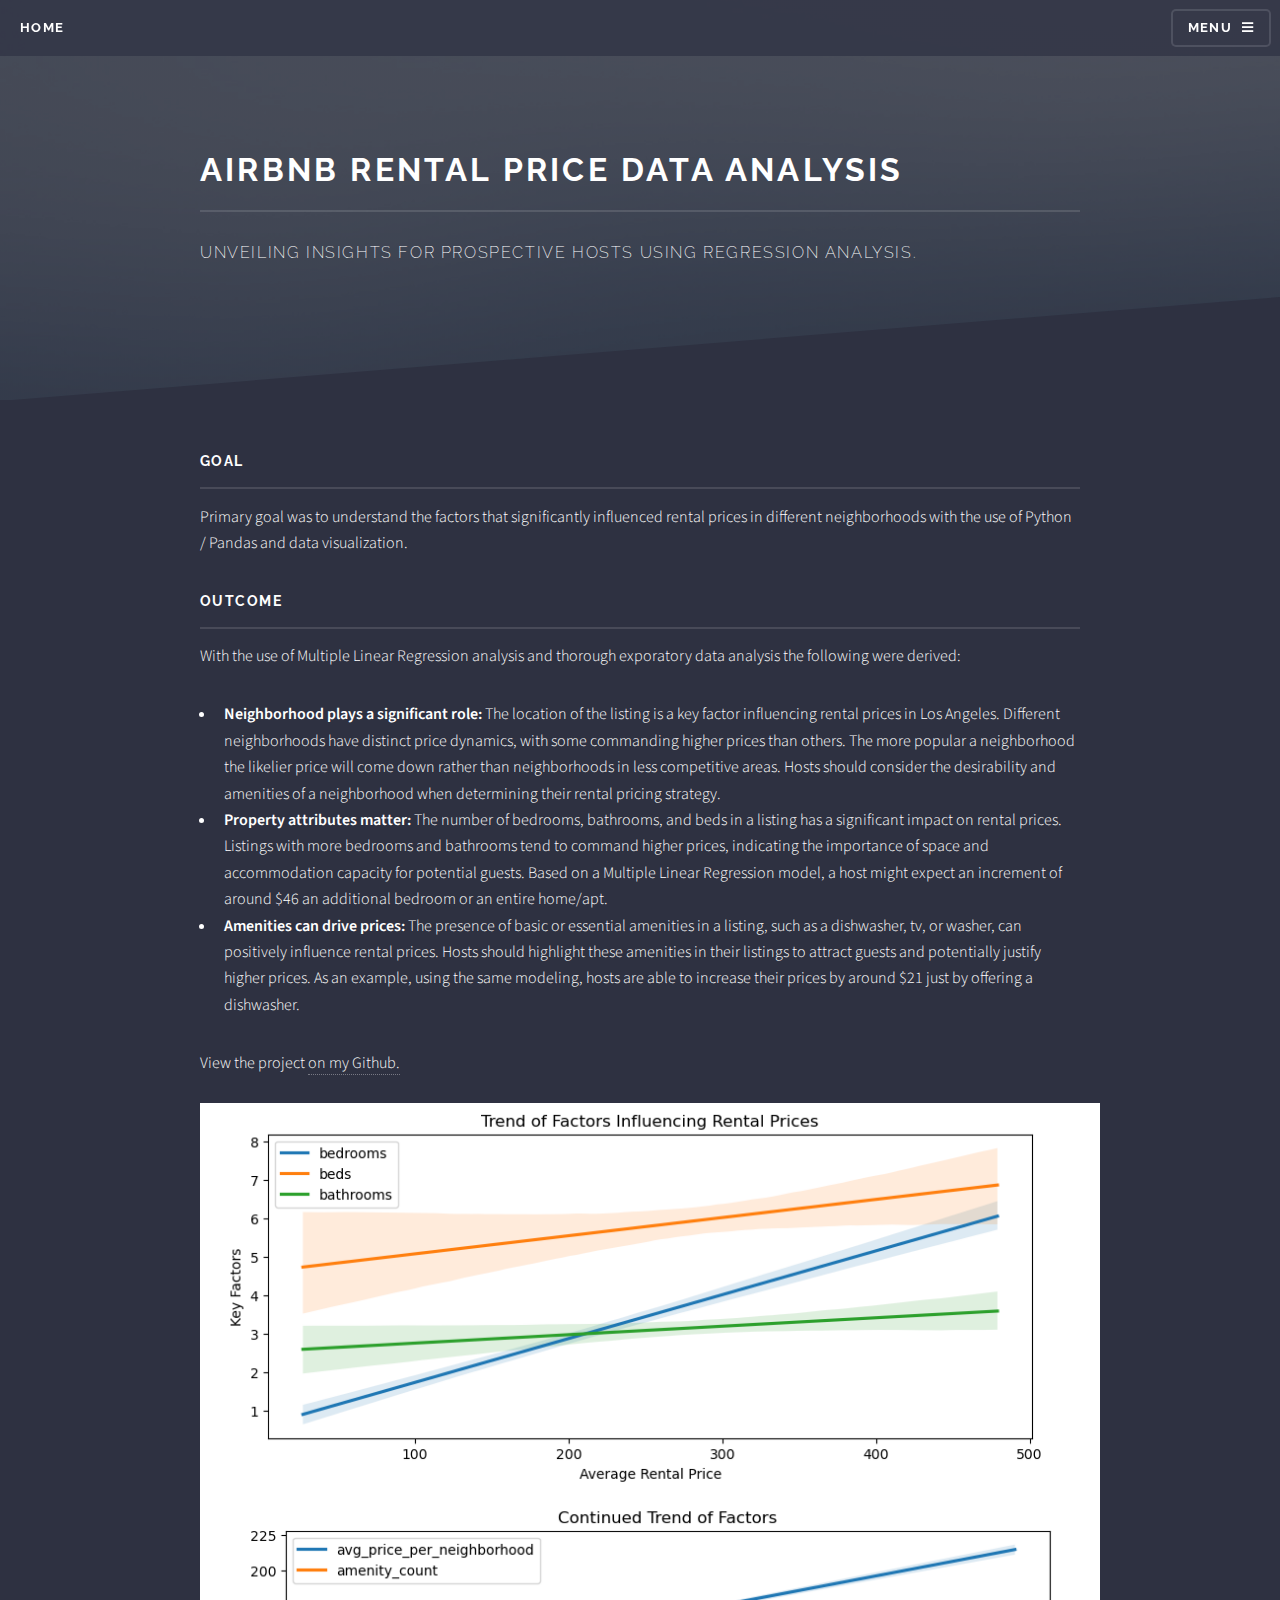
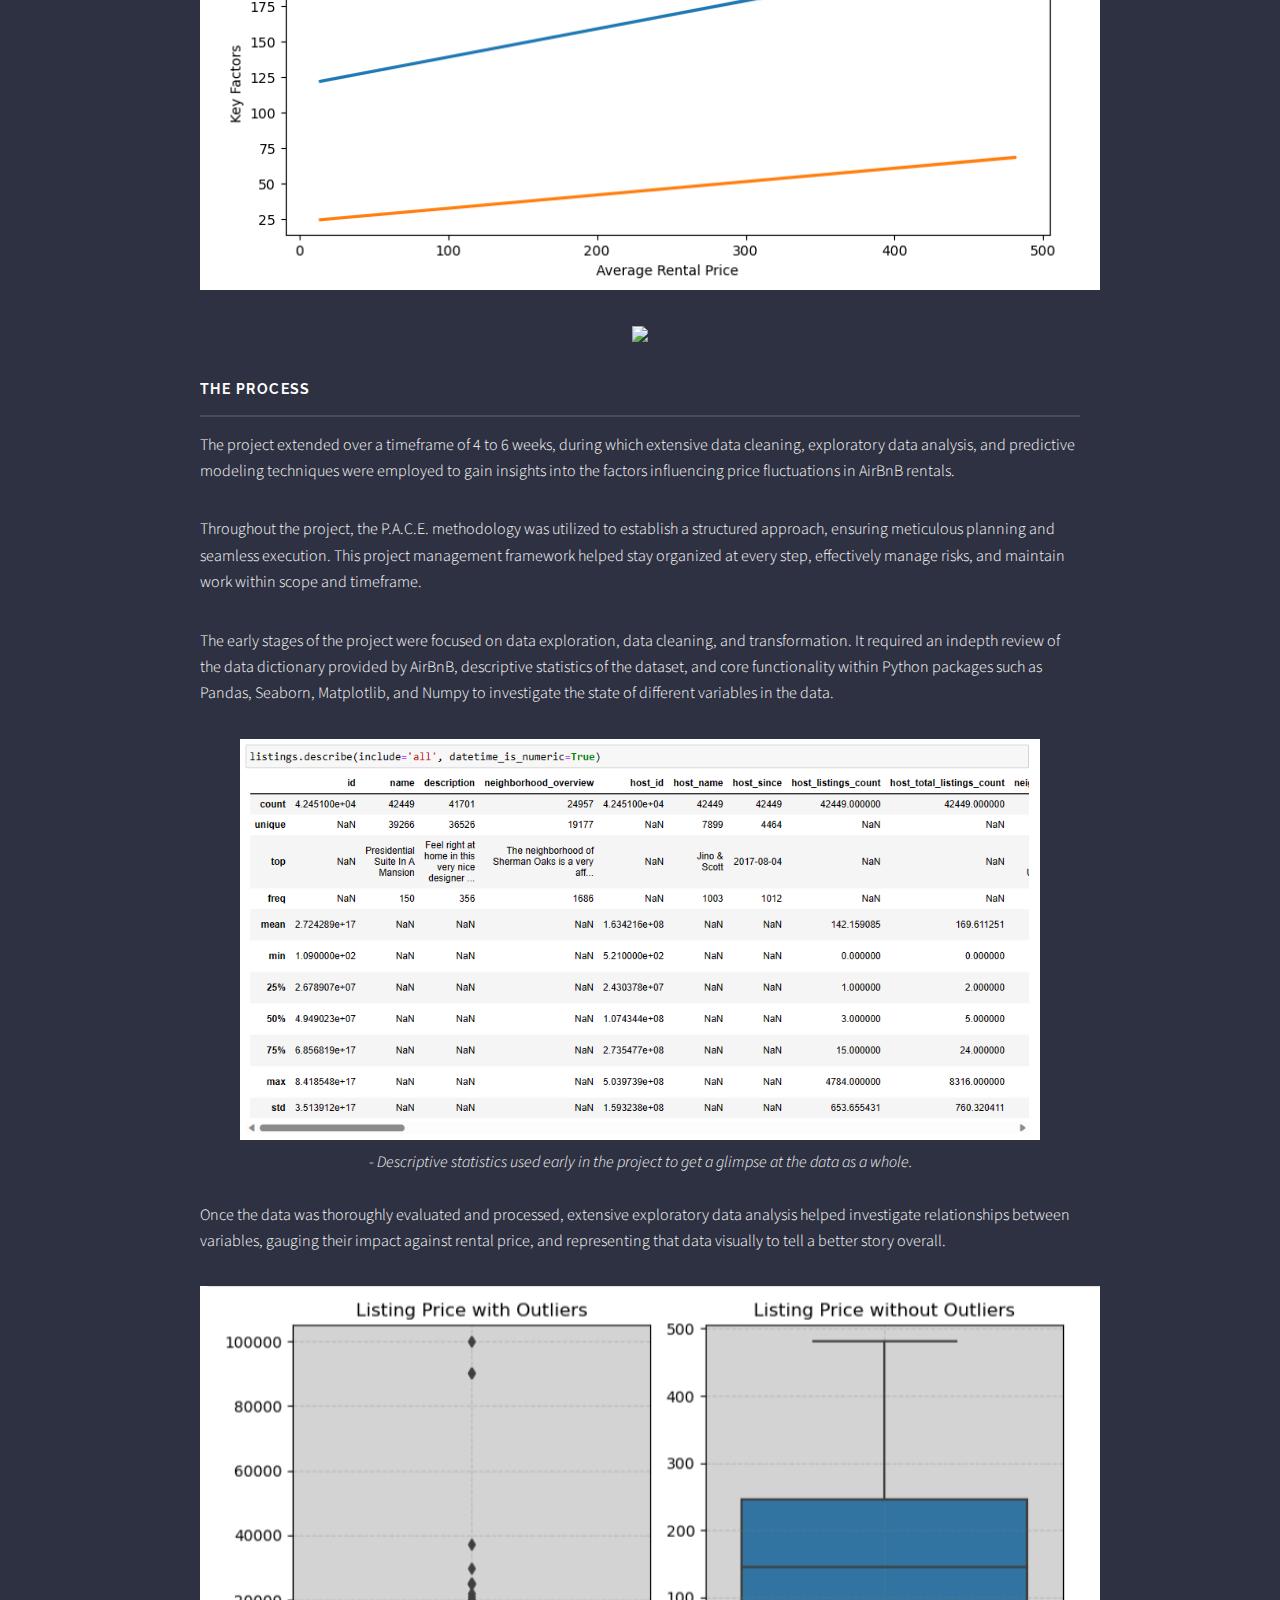
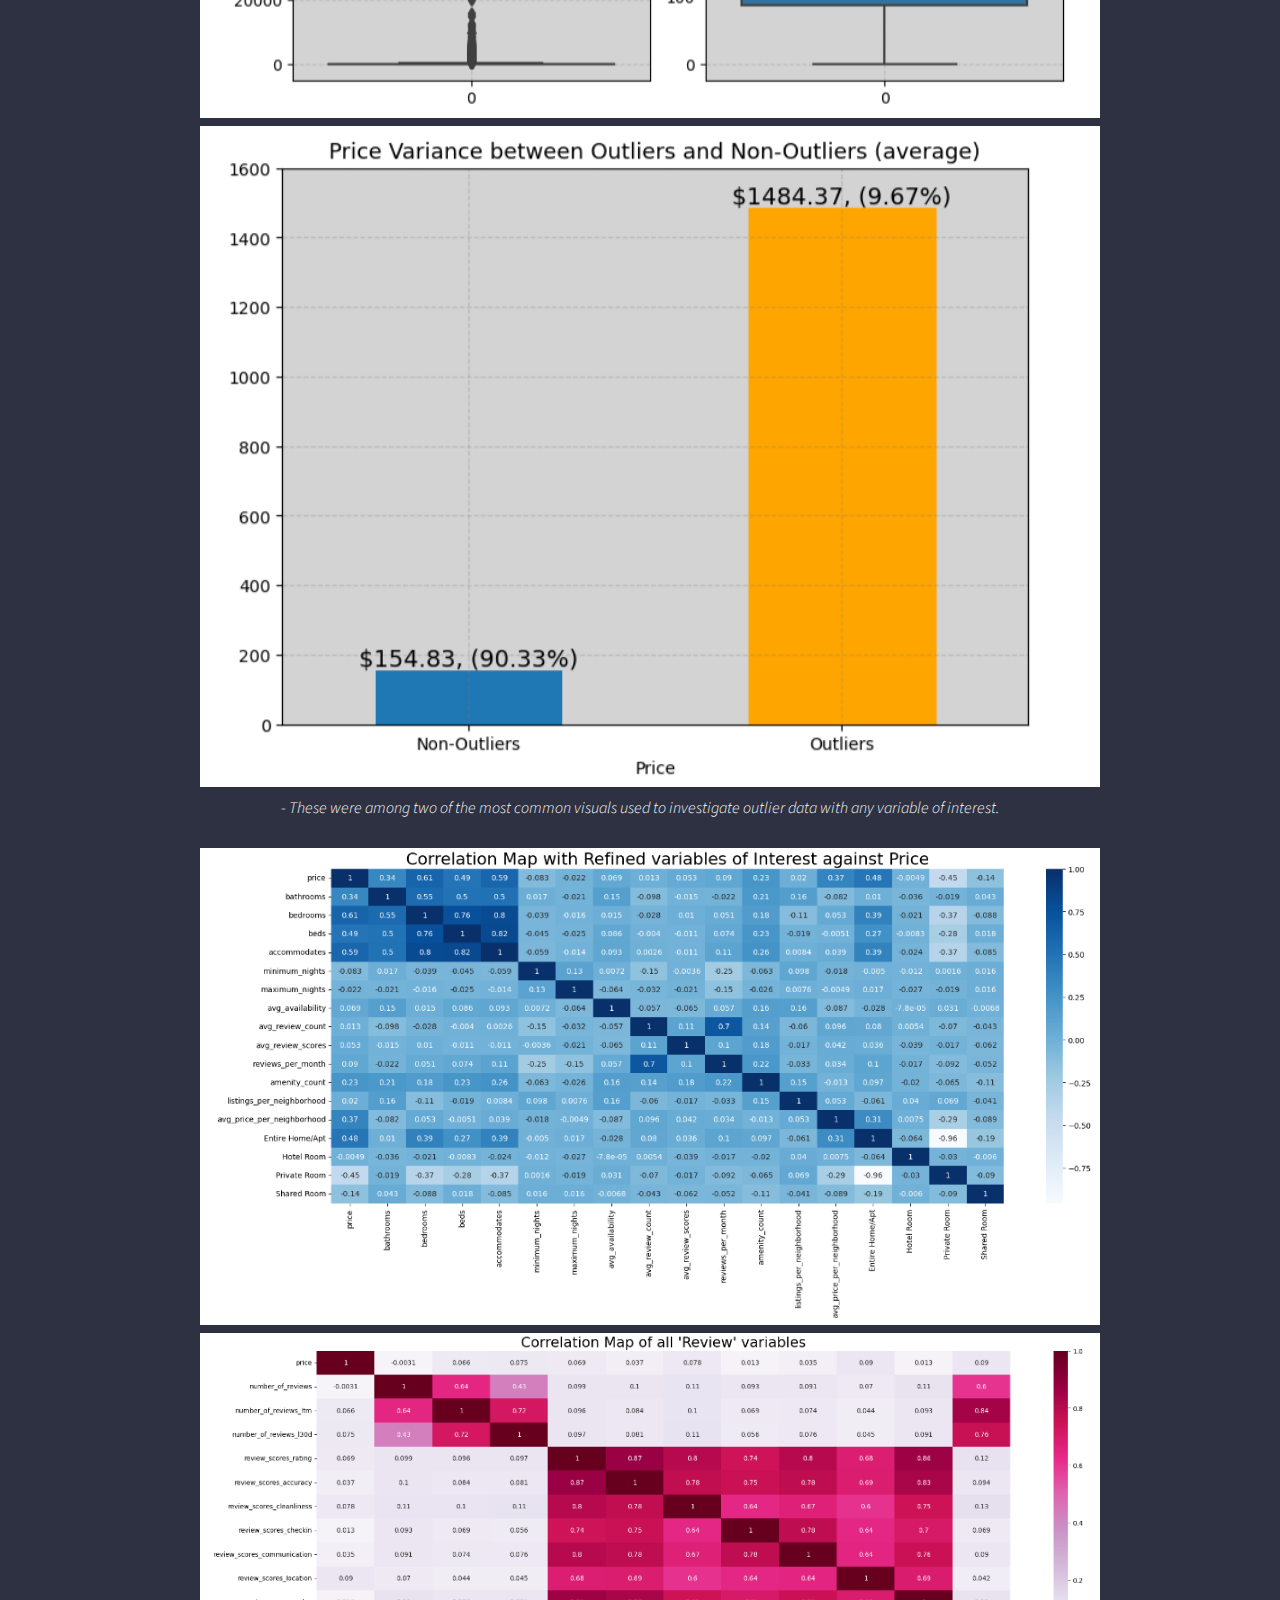
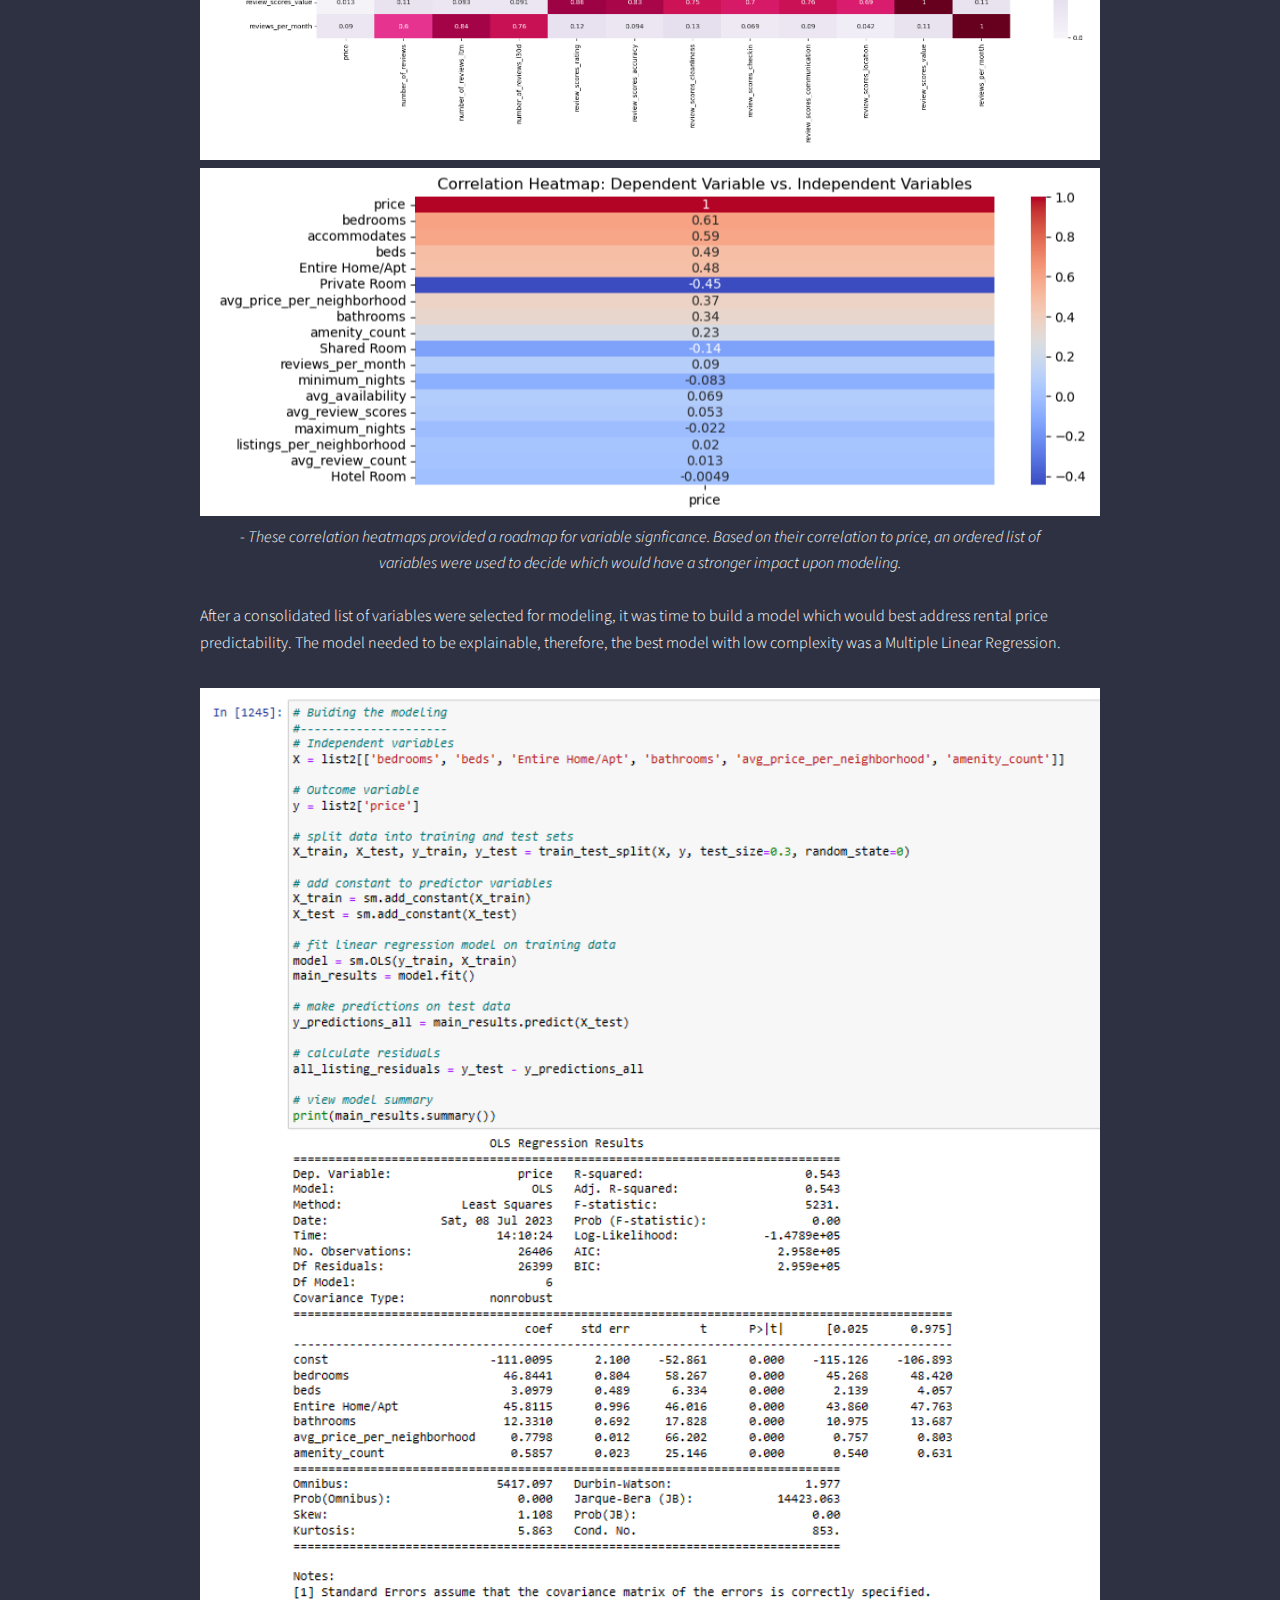
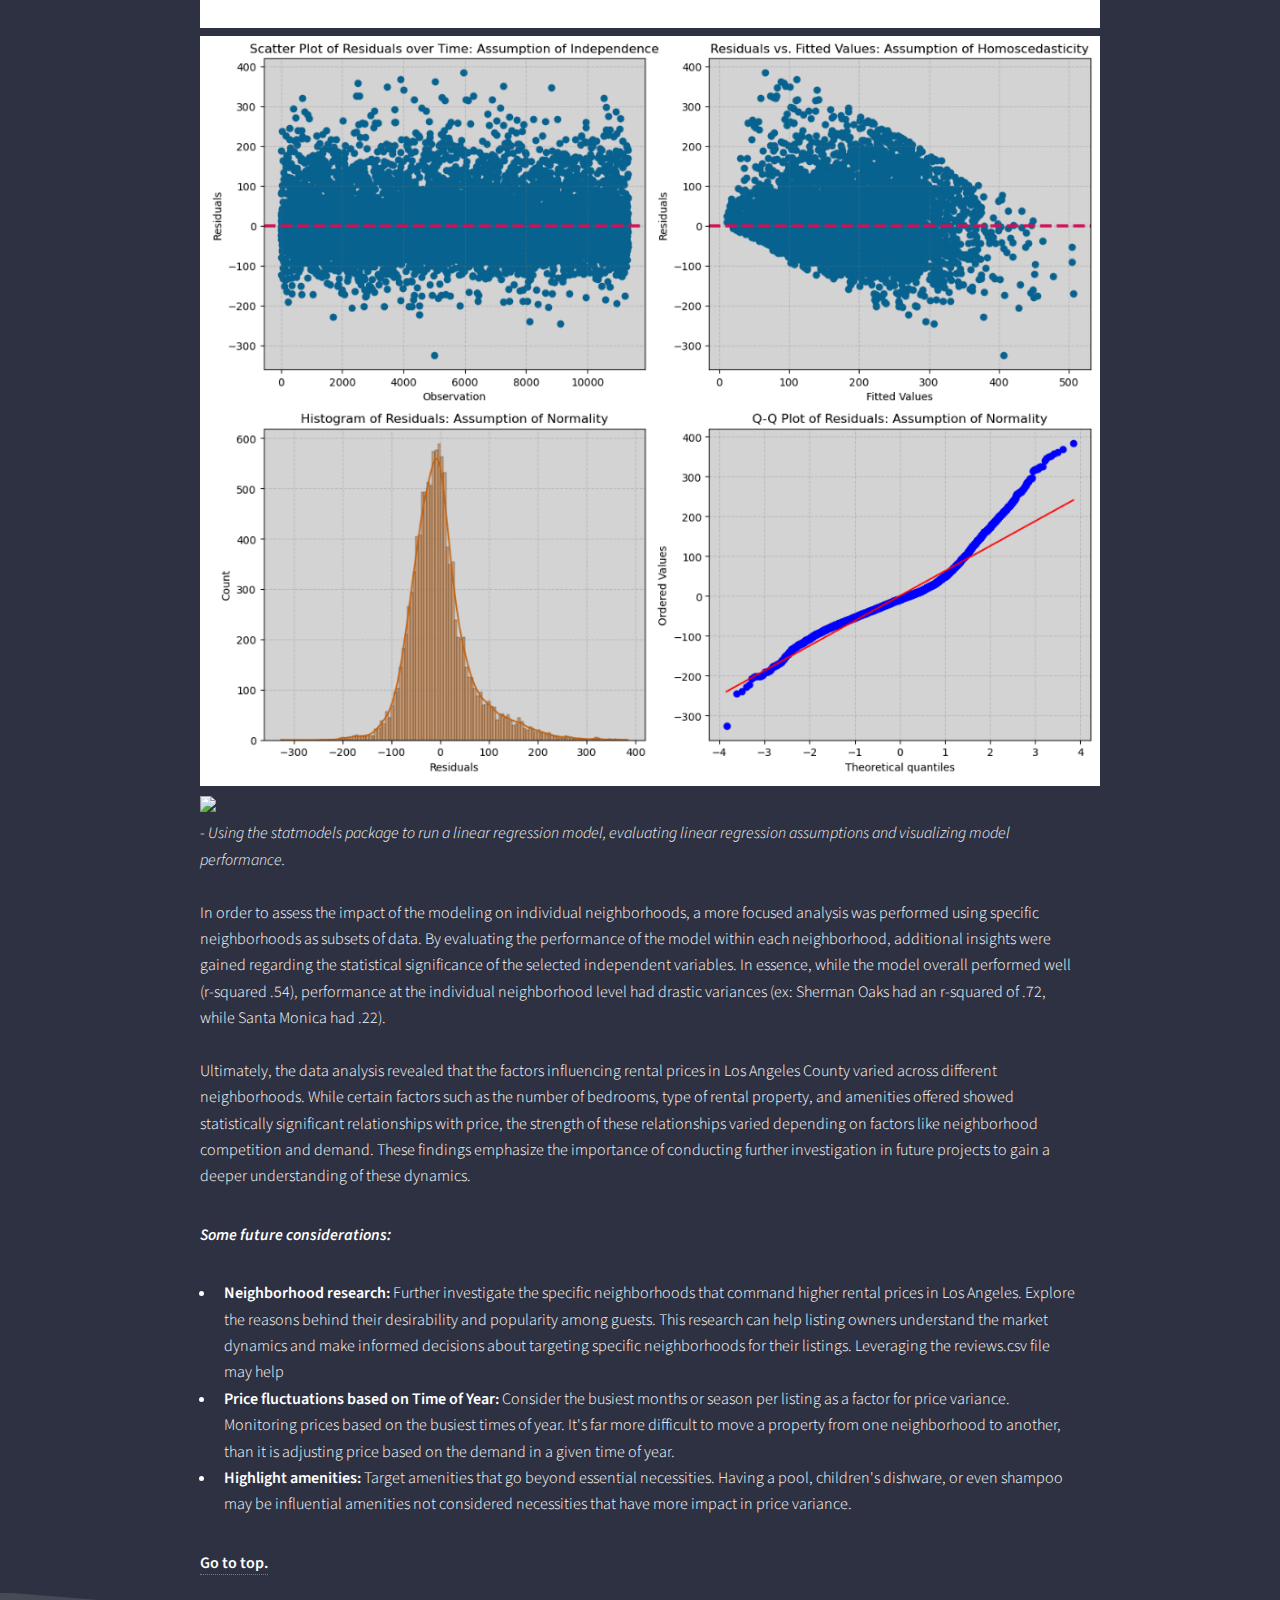
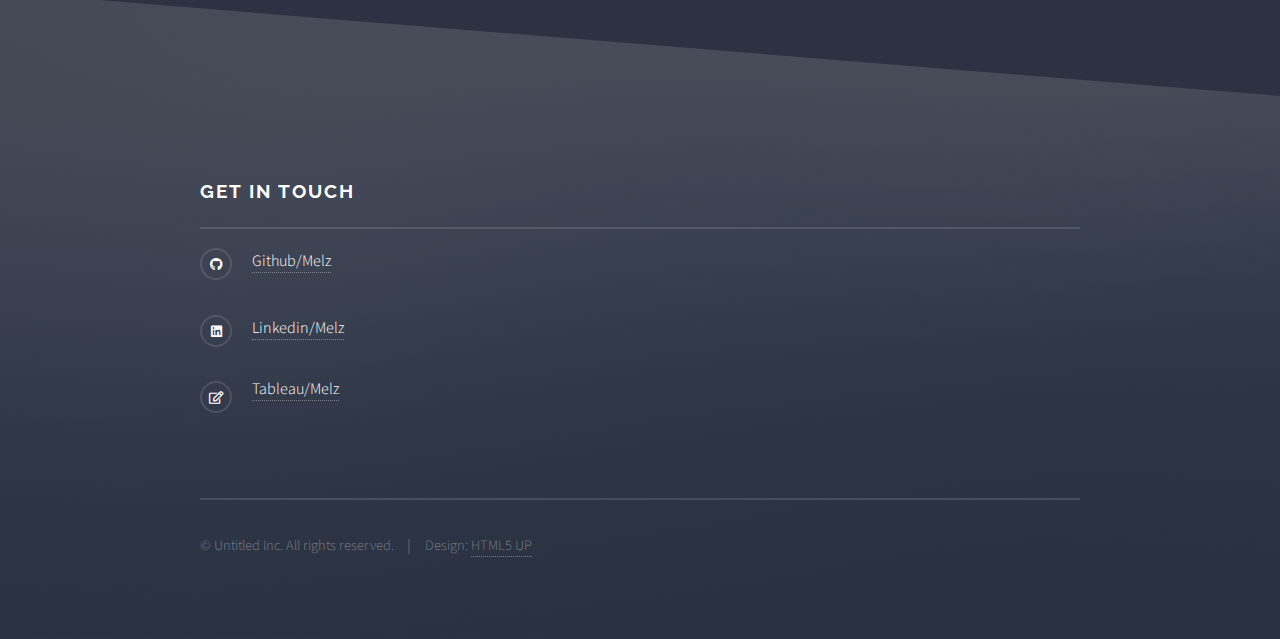
==== airbnb.html @ 2d469fdf "html pages" ====
<!DOCTYPE HTML>
<!--
	Solid State by HTML5 UP
	html5up.net | @ajlkn
	Free for personal and commercial use under the CCA 3.0 license (html5up.net/license)
-->
<html>
	<head>
		<title>Steam Game Based Exploratory Data Analysis</title>
		<meta charset="utf-8" />
		<meta name="viewport" content="width=device-width, initial-scale=1, user-scalable=no" />
		<link rel="stylesheet" href="assets/css/main.css" />
		<noscript><link rel="stylesheet" href="assets/css/noscript.css" /></noscript>
	</head>
	<body class="is-preload">

		<!-- Page Wrapper -->
			<div id="page-wrapper">

				<!-- Header -->
					<header id="header">
						<h1><a href="./">Home</a></h1>
						<nav>
							<a href="#menu">Menu</a>
						</nav>
					</header>

				<!-- Menu -->
					<nav id="menu">
						<div class="inner">
							<h2>Menu</h2>
							<ul class="links">
								<li><a href="/">Home</a></li>
								<li><a href="airbnb.html">AirBnB Analysis</a></li>
								<li><a href="my311.html">My311 Dashboard</a></li>
								<li><a href="BreedDashboard.html">DogTime Dashboard</a></li>
								<!--<li><a href="#">Log In</a></li>-->
								<!--<li><a href="#">Sign Up</a></li>-->
							</ul>
							<a href="#" class="close">Close</a>
						</div>
					</nav>

				<!-- Wrapper -->
					<section id="wrapper">
						<header>
							<div class="inner">
								<h2>AirBnB Rental Price Data Analysis</h2>
								<p>Unveiling Insights for Prospective Hosts using Regression Analysis.</p>
							</div>
						</header>

						<!-- Content -->
							<div class="wrapper">
								<div class="inner">
									<h3 class="major">Goal</h3>
									<p>Primary goal was to understand the factors that significantly influenced rental prices in different neighborhoods with 
										the use of Python / Pandas and data visualization.
									</p>
									<h3 class="major">Outcome</h3>
									<p>With the use of Multiple Linear Regression analysis and thorough exporatory data analysis the following were derived:
										<ul> 
											<li> <b>Neighborhood plays a significant role:</b> The location of the listing is a key factor influencing rental prices in Los Angeles. 
													Different neighborhoods have distinct price dynamics, with some commanding higher prices than others. The more popular a 
													neighborhood the likelier price will come down rather than neighborhoods in less competitive areas. Hosts should consider 
													the desirability and amenities of a neighborhood when determining their rental pricing strategy.</li>
											<li> <b>Property attributes matter:</b> The number of bedrooms, bathrooms, and beds in a listing has a significant impact on rental prices.
													Listings with more bedrooms and bathrooms tend to command higher prices, indicating the importance of space and accommodation 
													capacity for potential guests. Based on a Multiple Linear Regression model, a host might expect an increment of around $46 an 
													additional bedroom or an entire home/apt.</li>
											<li> <b>Amenities can drive prices:</b> The presence of basic or essential amenities in a listing, such as a dishwasher, tv, or washer, 
													can positively influence rental prices. Hosts should highlight these amenities in their listings to attract guests and potentially 
													justify higher prices. As an example, using the same modeling, hosts are able to increase their prices by around $21 just by 
													offering a dishwasher.</li>
										</ul> </p>
									View the project <a href="https://github.com/mlopez417/airbnb-data-analysis/tree/main">on my Github.</a><br><BR>
									<center><img src="images/Summary_Trends1.png" width="900"><Br><br>
									<img src="images/Summary_Trends2.png" width="900"><Br><br></center>
									<h3 class="major">The Process</h3>
									<p>The project extended over a timeframe of 4 to 6 weeks, during which extensive data cleaning, exploratory data analysis, and predictive modeling 
										techniques were employed to gain insights into the factors influencing price fluctuations in AirBnB rentals. </p>
									<p>Throughout the project, the P.A.C.E. methodology was utilized to establish a structured approach, ensuring meticulous planning and seamless 
										execution. This project management framework helped stay organized at every step, effectively manage risks, and maintain work within scope 
										and timeframe. </p>
									<p>The early stages of the project were focused on data exploration, data cleaning, and transformation. It required an indepth review of the 
										data dictionary provided by AirBnB, descriptive statistics of the dataset, and core functionality within Python packages such as Pandas, Seaborn, 
										Matplotlib, and Numpy to investigate the state of different variables in the data. 
									</p>
									<center><img src="images/data_exploration.png" width="800">
										<br>- <i>Descriptive statistics used early in the project to get a glimpse at the data as a whole.</i><br><br></center>
									<p>Once the data was thoroughly evaluated and processed, extensive exploratory data analysis helped investigate relationships between variables,
										gauging their impact against rental price, and representing that data visually to tell a better story overall.  </p>
										<center><img src="images/price_boxplot.png" width="900">
												<img src="images/price_bargraph.png" width="900">
											<br>- <i>These were among two of the most common visuals used to investigate outlier data with any variable of interest.</i><br><br>
									
									<img src="images/refined_corr_matrix.png" width="900">
									<img src="images/corr_matrix_reviews.png" width="900">
									<img src="images/corr_vector.png" width="900">
									<br>- <i>These correlation heatmaps provided a roadmap for variable signficance. Based on their correlation to price, an ordered list of <br>
										      variables were used to decide which would have a stronger impact upon modeling. </i><br><br></center>
									<p>After a consolidated list of variables were selected for modeling, it was time to build a model which would best address rental price predictability.
										The model needed to be explainable, therefore, the best model with low complexity was a Multiple Linear Regression.  </p>
									
									<img src="images/MLR_building.png" width="900">
									<img src="images/MLR_assumptions.png" width="900">
									<img src="images/validation_MLR.png" width="900">
									<br>- <i>Using the statmodels package to run a linear regression model, evaluating linear regression assumptions and visualizing model performance. </i><br><br></center>
									<p>In order to assess the impact of the modeling on individual neighborhoods, a more focused analysis was performed using specific neighborhoods 
										as subsets of data. By evaluating the performance of the model within each neighborhood, additional insights were gained regarding the 
										statistical significance of the selected independent variables. In essence, while the model overall performed well (r-squared .54), performance
										at the individual neighborhood level had drastic variances (ex: Sherman Oaks had an r-squared of .72, while Santa Monica had .22).<br><br>
									
										Ultimately, the data analysis revealed that the factors influencing rental prices in Los Angeles County varied across different neighborhoods. 
										While certain factors such as the number of bedrooms, type of rental property, and amenities offered showed statistically significant relationships 
										with price, the strength of these relationships varied depending on factors like neighborhood competition and demand. These findings emphasize the 
										importance of conducting further investigation in future projects to gain a deeper understanding of these dynamics. </p>

									<p><B><I>Some future considerations:</I></B>
										<ul><li><b>Neighborhood research:</b> Further investigate the specific neighborhoods that command higher rental prices in Los Angeles. 
											Explore the reasons behind their desirability and popularity among guests. This research can help listing owners understand the market 
											dynamics and make informed decisions about targeting specific neighborhoods for their listings. Leveraging the reviews.csv file may help</li>
											<li><b>Price fluctuations based on Time of Year:</b> Consider the busiest months or season per listing as a factor for price variance. 
												Monitoring prices based on the busiest times of year. It's far more difficult to move a property from one neighborhood to another, 
												than it is adjusting price based on the demand in a given time of year.</li>
											<li><b>Highlight amenities:</b> Target amenities that go beyond essential necessities. Having a pool, children's dishware, or even shampoo 
												may be influential amenities not considered necessities that have more impact in price variance.</li>
										</ul>
									</p>
									<a href="#top"><B>Go to top.</B></a>
								</div>
							</div>

					</section>

				<!-- Footer -->
					<section id="footer">
						<div class="inner">
							<h2 class="major">Get in touch</h2>
							<!--<p>Cras mattis ante fermentum, malesuada neque vitae, eleifend erat. Phasellus non pulvinar erat. Fusce tincidunt, nisl eget mattis egestas, purus ipsum consequat orci, sit amet lobortis lorem lacus in tellus. Sed ac elementum arcu. Quisque placerat auctor laoreet.</p>-->
							<!--<form method="post" action="#">
								<div class="fields">
									<div class="field">
										<label for="name">Name</label>
										<input type="text" name="name" id="name" />
									</div>
									<div class="field">
										<label for="email">Email</label>
										<input type="email" name="email" id="email" />
									</div>
									<div class="field">
										<label for="message">Message</label>
										<textarea name="message" id="message" rows="4"></textarea>
									</div>
								</div>
								<ul class="actions">
									<li><input type="submit" value="Send Message" /></li>
								</ul>
							</form>-->
							<ul class="contact">
								<!--<li class="icon solid fa-home">
									Untitled Inc<br />
									1234 Somewhere Road Suite #2894<br />
									Nashville, TN 00000-0000
								</li>-->
								<!--<li class="icon solid fa-phone">(000) 000-0000</li>-->
								<li class="icon brands fa-github"><a href="https://github.com/mlopez417">Github/Melz</a></li>
								<li class="icon brands fa-linkedin"><a href="https://www.linkedin.com/in/mariela-e-lopez/">Linkedin/Melz</a></li>
								<li class="icon fal fa-edit"><a href="https://public.tableau.com/app/profile/mariela.lopez">Tableau/Melz</a></li>
								<!--<li class="icon brands fa-facebook-f"><a href="#">facebook.com/untitled-tld</a></li>
								<li class="icon brands fa-instagram"><a href="#">instagram.com/untitled-tld</a></li>-->
							</ul>
							<ul class="copyright">
								<li>&copy; Untitled Inc. All rights reserved.</li><li>Design: <a href="http://html5up.net">HTML5 UP</a></li>
							</ul>
						</div>
					</section>

			</div>

		<!-- Scripts -->
			<script src="assets/js/jquery.min.js"></script>
			<script src="assets/js/jquery.scrollex.min.js"></script>
			<script src="assets/js/browser.min.js"></script>
			<script src="assets/js/breakpoints.min.js"></script>
			<script src="assets/js/util.js"></script>
			<script src="assets/js/main.js"></script>

	</body>
</html>
---- assets/css/main.css ----
@import url(fontawesome-all.min.css);
@import url("https://fonts.googleapis.com/css?family=Raleway:200,700|Source+Sans+Pro:300,600,300italic,600italic");

/*
	Solid State by HTML5 UP
	html5up.net | @ajlkn
	Free for personal and commercial use under the CCA 3.0 license (html5up.net/license)
*/

html, body, div, span, applet, object,
iframe, h1, h2, h3, h4, h5, h6, p, blockquote,
pre, a, abbr, acronym, address, big, cite,
code, del, dfn, em, img, ins, kbd, q, s, samp,
small, strike, strong, sub, sup, tt, var, b,
u, i, center, dl, dt, dd, ol, ul, li, fieldset,
form, label, legend, table, caption, tbody,
tfoot, thead, tr, th, td, article, aside,
canvas, details, embed, figure, figcaption,
footer, header, hgroup, menu, nav, output, ruby,
section, summary, time, mark, audio, video {
	margin: 0;
	padding: 0;
	border: 0;
	font-size: 100%;
	font: inherit;
	vertical-align: baseline;}

article, aside, details, figcaption, figure,
footer, header, hgroup, menu, nav, section {
	display: block;}

body {
	line-height: 1;
}

ol, ul {
	list-style: none;
}

blockquote, q {
	quotes: none;
}

	blockquote:before, blockquote:after, q:before, q:after {
		content: '';
		content: none;
	}

table {
	border-collapse: collapse;
	border-spacing: 0;
}

body {
	-webkit-text-size-adjust: none;
}

mark {
	background-color: transparent;
	color: inherit;
}

input::-moz-focus-inner {
	border: 0;
	padding: 0;
}

input, select, textarea {
	-moz-appearance: none;
	-webkit-appearance: none;
	-ms-appearance: none;
	appearance: none;
}

/* Basic */

	@-ms-viewport {
		width: device-width;
	}

	body {
		-ms-overflow-style: scrollbar;
	}

	@media screen and (max-width: 480px) {

		html, body {
			min-width: 320px;
		}

	}

	html {
		box-sizing: border-box;
	}

	*, *:before, *:after {
		box-sizing: inherit;
	}

	body {
		background-color: #2e3141;
		background-image: linear-gradient(to top, rgba(46, 49, 65, 0.8), rgba(46, 49, 65, 0.8)), url("../../images/Bannerimg3.jpg");
		background-size: auto,
 cover;
		background-attachment: fixed,
 fixed;
		background-position: center,
 center;
	}

		body.is-preload *, body.is-preload *:before, body.is-preload *:after {
			-moz-animation: none !important;
			-webkit-animation: none !important;
			-ms-animation: none !important;
			animation: none !important;
			-moz-transition: none !important;
			-webkit-transition: none !important;
			-ms-transition: none !important;
			transition: none !important;
		}

/* Type */

	body, input, select, textarea {
		color: #ffffff;
		font-family: "Source Sans Pro", Helvetica, sans-serif;
		font-size: 16.5pt;
		font-weight: 300;
		line-height: 1.65;
	}

		@media screen and (max-width: 1680px) {

			body, input, select, textarea {
				font-size: 13pt;
			}

		}

		@media screen and (max-width: 1280px) {

			body, input, select, textarea {
				font-size: 12pt;
			}

		}

		@media screen and (max-width: 980px) {

			body, input, select, textarea {
				font-size: 12pt;
			}

		}

		@media screen and (max-width: 736px) {

			body, input, select, textarea {
				font-size: 12pt;
			}

		}

		@media screen and (max-width: 480px) {

			body, input, select, textarea {
				font-size: 12pt;
			}

		}

	a {
		-moz-transition: color 0.2s ease-in-out, border-bottom-color 0.2s ease-in-out;
		-webkit-transition: color 0.2s ease-in-out, border-bottom-color 0.2s ease-in-out;
		-ms-transition: color 0.2s ease-in-out, border-bottom-color 0.2s ease-in-out;
		transition: color 0.2s ease-in-out, border-bottom-color 0.2s ease-in-out;
		border-bottom: dotted 1px rgba(255, 255, 255, 0.35);
		color: #ffffff;
		text-decoration: none;
	}

		a:hover {
			border-bottom-color: transparent;
			color: #ffffff !important;
		}

		a.special:not(.button) {
			text-decoration: none;
			border-bottom: 0;
			display: block;
			font-family: Raleway, Helvetica, sans-serif;
			font-size: 0.8em;
			font-weight: 700;
			letter-spacing: 0.1em;
			margin: 0 0 2em 0;
			text-transform: uppercase;
		}

			a.special:not(.button):before {
				-moz-osx-font-smoothing: grayscale;
				-webkit-font-smoothing: antialiased;
				display: inline-block;
				font-style: normal;
				font-variant: normal;
				text-rendering: auto;
				line-height: 1;
				text-transform: none !important;
				font-family: 'Font Awesome 5 Free';
				font-weight: 900;
			}

			a.special:not(.button):before {
				-moz-transition: background-color 0.2s ease-in-out;
				-webkit-transition: background-color 0.2s ease-in-out;
				-ms-transition: background-color 0.2s ease-in-out;
				transition: background-color 0.2s ease-in-out;
				border-radius: 100%;
				border: solid 2px rgba(255, 255, 255, 0.125);
				content: '\f105';
				display: inline-block;
				font-size: 1.25em;
				height: 2em;
				line-height: 1.75em;
				margin-right: 0.85em;
				text-align: center;
				text-indent: 0.15em;
				vertical-align: middle;
				width: 2em;
			}

			a.special:not(.button):hover:before {
				background-color: rgba(255, 255, 255, 0.025);
			}

			a.special:not(.button):active:before {
				background-color: rgba(255, 255, 255, 0.075);
			}

	strong, b {
		color: #ffffff;
		font-weight: 600;
	}

	em, i {
		font-style: italic;
	}

	p {
		margin: 0 0 2em 0;
	}

	h1, h2, h3, h4, h5, h6 {
		color: #ffffff;
		font-family: Raleway, Helvetica, sans-serif;
		font-weight: 700;
		letter-spacing: 0.1em;
		margin: 0 0 1em 0;
		text-transform: uppercase;
	}

		h1 a, h2 a, h3 a, h4 a, h5 a, h6 a {
			color: inherit;
			text-decoration: none;
			border-bottom: 0;
		}

		h1 span, h2 span, h3 span, h4 span, h5 span, h6 span {
			font-weight: 200;
		}

		h1.major, h2.major, h3.major, h4.major, h5.major, h6.major {
			padding-bottom: 1em;
			border-bottom: solid 2px rgba(255, 255, 255, 0.125);
		}

	h2 {
		font-size: 1.2em;
	}

	h3 {
		font-size: 0.9em;
	}

	h4 {
		font-size: 0.7em;
	}

	h5 {
		font-size: 0.7em;
	}

	h6 {
		font-size: 0.7em;
	}

	@media screen and (max-width: 736px) {

		h2 {
			font-size: 1em;
		}

		h3 {
			font-size: 0.8em;
		}

	}

	sub {
		font-size: 0.8em;
		position: relative;
		top: 0.5em;
	}

	sup {
		font-size: 0.8em;
		position: relative;
		top: -0.5em;
	}

	blockquote {
		border-left: solid 4px rgba(255, 255, 255, 0.125);
		font-style: italic;
		margin: 0 0 2em 0;
		padding: 0.5em 0 0.5em 2em;
	}

	code {
		background: rgba(255, 255, 255, 0.025);
		border-radius: 5px;
		border: solid 2px rgba(255, 255, 255, 0.125);
		font-family: "Courier New", monospace;
		font-size: 0.9em;
		margin: 0 0.25em;
		padding: 0.25em 0.65em;
	}

	pre {
		-webkit-overflow-scrolling: touch;
		font-family: "Courier New", monospace;
		font-size: 0.9em;
		margin: 0 0 2em 0;
	}

		pre code {
			display: block;
			line-height: 1.75em;
			padding: 1em 1.5em;
			overflow-x: auto;
		}

	hr {
		border: 0;
		border-bottom: solid 2px rgba(255, 255, 255, 0.125);
		margin: 2.5em 0;
	}

		hr.major {
			margin: 4em 0;
		}

	.align-left {
		text-align: left;
	}

	.align-center {
		text-align: center;
	}

	.align-right {
		text-align: right;
	}

/* Row */

	.row {
		display: flex;
		flex-wrap: wrap;
		box-sizing: border-box;
		align-items: stretch;
	}

		.row > * {
			box-sizing: border-box;
		}

		.row.gtr-uniform > * > :last-child {
			margin-bottom: 0;
		}

		.row.aln-left {
			justify-content: flex-start;
		}

		.row.aln-center {
			justify-content: center;
		}

		.row.aln-right {
			justify-content: flex-end;
		}

		.row.aln-top {
			align-items: flex-start;
		}

		.row.aln-middle {
			align-items: center;
		}

		.row.aln-bottom {
			align-items: flex-end;
		}

		.row > .imp {
			order: -1;
		}

		.row > .col-1 {
			width: 8.33333%;
		}

		.row > .off-1 {
			margin-left: 8.33333%;
		}

		.row > .col-2 {
			width: 16.66667%;
		}

		.row > .off-2 {
			margin-left: 16.66667%;
		}

		.row > .col-3 {
			width: 25%;
		}

		.row > .off-3 {
			margin-left: 25%;
		}

		.row > .col-4 {
			width: 33.33333%;
		}

		.row > .off-4 {
			margin-left: 33.33333%;
		}

		.row > .col-5 {
			width: 41.66667%;
		}

		.row > .off-5 {
			margin-left: 41.66667%;
		}

		.row > .col-6 {
			width: 50%;
		}

		.row > .off-6 {
			margin-left: 50%;
		}

		.row > .col-7 {
			width: 58.33333%;
		}

		.row > .off-7 {
			margin-left: 58.33333%;
		}

		.row > .col-8 {
			width: 66.66667%;
		}

		.row > .off-8 {
			margin-left: 66.66667%;
		}

		.row > .col-9 {
			width: 75%;
		}

		.row > .off-9 {
			margin-left: 75%;
		}

		.row > .col-10 {
			width: 83.33333%;
		}

		.row > .off-10 {
			margin-left: 83.33333%;
		}

		.row > .col-11 {
			width: 91.66667%;
		}

		.row > .off-11 {
			margin-left: 91.66667%;
		}

		.row > .col-12 {
			width: 100%;
		}

		.row > .off-12 {
			margin-left: 100%;
		}

		.row.gtr-0 {
			margin-top: 0;
			margin-left: 0em;
		}

			.row.gtr-0 > * {
				padding: 0 0 0 0em;
			}

			.row.gtr-0.gtr-uniform {
				margin-top: 0em;
			}

				.row.gtr-0.gtr-uniform > * {
					padding-top: 0em;
				}

		.row.gtr-25 {
			margin-top: 0;
			margin-left: -0.4375em;
		}

			.row.gtr-25 > * {
				padding: 0 0 0 0.4375em;
			}

			.row.gtr-25.gtr-uniform {
				margin-top: -0.4375em;
			}

				.row.gtr-25.gtr-uniform > * {
					padding-top: 0.4375em;
				}

		.row.gtr-50 {
			margin-top: 0;
			margin-left: -0.875em;
		}

			.row.gtr-50 > * {
				padding: 0 0 0 0.875em;
			}

			.row.gtr-50.gtr-uniform {
				margin-top: -0.875em;
			}

				.row.gtr-50.gtr-uniform > * {
					padding-top: 0.875em;
				}

		.row {
			margin-top: 0;
			margin-left: -1.75em;
		}

			.row > * {
				padding: 0 0 0 1.75em;
			}

			.row.gtr-uniform {
				margin-top: -1.75em;
			}

				.row.gtr-uniform > * {
					padding-top: 1.75em;
				}

		.row.gtr-150 {
			margin-top: 0;
			margin-left: -2.625em;
		}

			.row.gtr-150 > * {
				padding: 0 0 0 2.625em;
			}

			.row.gtr-150.gtr-uniform {
				margin-top: -2.625em;
			}

				.row.gtr-150.gtr-uniform > * {
					padding-top: 2.625em;
				}

		.row.gtr-200 {
			margin-top: 0;
			margin-left: -3.5em;
		}

			.row.gtr-200 > * {
				padding: 0 0 0 3.5em;
			}

			.row.gtr-200.gtr-uniform {
				margin-top: -3.5em;
			}

				.row.gtr-200.gtr-uniform > * {
					padding-top: 3.5em;
				}

		@media screen and (max-width: 1680px) {

			.row {
				display: flex;
				flex-wrap: wrap;
				box-sizing: border-box;
				align-items: stretch;
			}

				.row > * {
					box-sizing: border-box;
				}

				.row.gtr-uniform > * > :last-child {
					margin-bottom: 0;
				}

				.row.aln-left {
					justify-content: flex-start;
				}

				.row.aln-center {
					justify-content: center;
				}

				.row.aln-right {
					justify-content: flex-end;
				}

				.row.aln-top {
					align-items: flex-start;
				}

				.row.aln-middle {
					align-items: center;
				}

				.row.aln-bottom {
					align-items: flex-end;
				}

				.row > .imp-xlarge {
					order: -1;
				}

				.row > .col-1-xlarge {
					width: 8.33333%;
				}

				.row > .off-1-xlarge {
					margin-left: 8.33333%;
				}

				.row > .col-2-xlarge {
					width: 16.66667%;
				}

				.row > .off-2-xlarge {
					margin-left: 16.66667%;
				}

				.row > .col-3-xlarge {
					width: 25%;
				}

				.row > .off-3-xlarge {
					margin-left: 25%;
				}

				.row > .col-4-xlarge {
					width: 33.33333%;
				}

				.row > .off-4-xlarge {
					margin-left: 33.33333%;
				}

				.row > .col-5-xlarge {
					width: 41.66667%;
				}

				.row > .off-5-xlarge {
					margin-left: 41.66667%;
				}

				.row > .col-6-xlarge {
					width: 50%;
				}

				.row > .off-6-xlarge {
					margin-left: 50%;
				}

				.row > .col-7-xlarge {
					width: 58.33333%;
				}

				.row > .off-7-xlarge {
					margin-left: 58.33333%;
				}

				.row > .col-8-xlarge {
					width: 66.66667%;
				}

				.row > .off-8-xlarge {
					margin-left: 66.66667%;
				}

				.row > .col-9-xlarge {
					width: 75%;
				}

				.row > .off-9-xlarge {
					margin-left: 75%;
				}

				.row > .col-10-xlarge {
					width: 83.33333%;
				}

				.row > .off-10-xlarge {
					margin-left: 83.33333%;
				}

				.row > .col-11-xlarge {
					width: 91.66667%;
				}

				.row > .off-11-xlarge {
					margin-left: 91.66667%;
				}

				.row > .col-12-xlarge {
					width: 100%;
				}

				.row > .off-12-xlarge {
					margin-left: 100%;
				}

				.row.gtr-0 {
					margin-top: 0;
					margin-left: 0em;
				}

					.row.gtr-0 > * {
						padding: 0 0 0 0em;
					}

					.row.gtr-0.gtr-uniform {
						margin-top: 0em;
					}

						.row.gtr-0.gtr-uniform > * {
							padding-top: 0em;
						}

				.row.gtr-25 {
					margin-top: 0;
					margin-left: -0.4375em;
				}

					.row.gtr-25 > * {
						padding: 0 0 0 0.4375em;
					}

					.row.gtr-25.gtr-uniform {
						margin-top: -0.4375em;
					}

						.row.gtr-25.gtr-uniform > * {
							padding-top: 0.4375em;
						}

				.row.gtr-50 {
					margin-top: 0;
					margin-left: -0.875em;
				}

					.row.gtr-50 > * {
						padding: 0 0 0 0.875em;
					}

					.row.gtr-50.gtr-uniform {
						margin-top: -0.875em;
					}

						.row.gtr-50.gtr-uniform > * {
							padding-top: 0.875em;
						}

				.row {
					margin-top: 0;
					margin-left: -1.75em;
				}

					.row > * {
						padding: 0 0 0 1.75em;
					}

					.row.gtr-uniform {
						margin-top: -1.75em;
					}

						.row.gtr-uniform > * {
							padding-top: 1.75em;
						}

				.row.gtr-150 {
					margin-top: 0;
					margin-left: -2.625em;
				}

					.row.gtr-150 > * {
						padding: 0 0 0 2.625em;
					}

					.row.gtr-150.gtr-uniform {
						margin-top: -2.625em;
					}

						.row.gtr-150.gtr-uniform > * {
							padding-top: 2.625em;
						}

				.row.gtr-200 {
					margin-top: 0;
					margin-left: -3.5em;
				}

					.row.gtr-200 > * {
						padding: 0 0 0 3.5em;
					}

					.row.gtr-200.gtr-uniform {
						margin-top: -3.5em;
					}

						.row.gtr-200.gtr-uniform > * {
							padding-top: 3.5em;
						}

		}

		@media screen and (max-width: 1280px) {

			.row {
				display: flex;
				flex-wrap: wrap;
				box-sizing: border-box;
				align-items: stretch;
			}

				.row > * {
					box-sizing: border-box;
				}

				.row.gtr-uniform > * > :last-child {
					margin-bottom: 0;
				}

				.row.aln-left {
					justify-content: flex-start;
				}

				.row.aln-center {
					justify-content: center;
				}

				.row.aln-right {
					justify-content: flex-end;
				}

				.row.aln-top {
					align-items: flex-start;
				}

				.row.aln-middle {
					align-items: center;
				}

				.row.aln-bottom {
					align-items: flex-end;
				}

				.row > .imp-large {
					order: -1;
				}

				.row > .col-1-large {
					width: 8.33333%;
				}

				.row > .off-1-large {
					margin-left: 8.33333%;
				}

				.row > .col-2-large {
					width: 16.66667%;
				}

				.row > .off-2-large {
					margin-left: 16.66667%;
				}

				.row > .col-3-large {
					width: 25%;
				}

				.row > .off-3-large {
					margin-left: 25%;
				}

				.row > .col-4-large {
					width: 33.33333%;
				}

				.row > .off-4-large {
					margin-left: 33.33333%;
				}

				.row > .col-5-large {
					width: 41.66667%;
				}

				.row > .off-5-large {
					margin-left: 41.66667%;
				}

				.row > .col-6-large {
					width: 50%;
				}

				.row > .off-6-large {
					margin-left: 50%;
				}

				.row > .col-7-large {
					width: 58.33333%;
				}

				.row > .off-7-large {
					margin-left: 58.33333%;
				}

				.row > .col-8-large {
					width: 66.66667%;
				}

				.row > .off-8-large {
					margin-left: 66.66667%;
				}

				.row > .col-9-large {
					width: 75%;
				}

				.row > .off-9-large {
					margin-left: 75%;
				}

				.row > .col-10-large {
					width: 83.33333%;
				}

				.row > .off-10-large {
					margin-left: 83.33333%;
				}

				.row > .col-11-large {
					width: 91.66667%;
				}

				.row > .off-11-large {
					margin-left: 91.66667%;
				}

				.row > .col-12-large {
					width: 100%;
				}

				.row > .off-12-large {
					margin-left: 100%;
				}

				.row.gtr-0 {
					margin-top: 0;
					margin-left: 0em;
				}

					.row.gtr-0 > * {
						padding: 0 0 0 0em;
					}

					.row.gtr-0.gtr-uniform {
						margin-top: 0em;
					}

						.row.gtr-0.gtr-uniform > * {
							padding-top: 0em;
						}

				.row.gtr-25 {
					margin-top: 0;
					margin-left: -0.4375em;
				}

					.row.gtr-25 > * {
						padding: 0 0 0 0.4375em;
					}

					.row.gtr-25.gtr-uniform {
						margin-top: -0.4375em;
					}

						.row.gtr-25.gtr-uniform > * {
							padding-top: 0.4375em;
						}

				.row.gtr-50 {
					margin-top: 0;
					margin-left: -0.875em;
				}

					.row.gtr-50 > * {
						padding: 0 0 0 0.875em;
					}

					.row.gtr-50.gtr-uniform {
						margin-top: -0.875em;
					}

						.row.gtr-50.gtr-uniform > * {
							padding-top: 0.875em;
						}

				.row {
					margin-top: 0;
					margin-left: -1.75em;
				}

					.row > * {
						padding: 0 0 0 1.75em;
					}

					.row.gtr-uniform {
						margin-top: -1.75em;
					}

						.row.gtr-uniform > * {
							padding-top: 1.75em;
						}

				.row.gtr-150 {
					margin-top: 0;
					margin-left: -2.625em;
				}

					.row.gtr-150 > * {
						padding: 0 0 0 2.625em;
					}

					.row.gtr-150.gtr-uniform {
						margin-top: -2.625em;
					}

						.row.gtr-150.gtr-uniform > * {
							padding-top: 2.625em;
						}

				.row.gtr-200 {
					margin-top: 0;
					margin-left: -3.5em;
				}

					.row.gtr-200 > * {
						padding: 0 0 0 3.5em;
					}

					.row.gtr-200.gtr-uniform {
						margin-top: -3.5em;
					}

						.row.gtr-200.gtr-uniform > * {
							padding-top: 3.5em;
						}

		}

		@media screen and (max-width: 980px) {

			.row {
				display: flex;
				flex-wrap: wrap;
				box-sizing: border-box;
				align-items: stretch;
			}

				.row > * {
					box-sizing: border-box;
				}

				.row.gtr-uniform > * > :last-child {
					margin-bottom: 0;
				}

				.row.aln-left {
					justify-content: flex-start;
				}

				.row.aln-center {
					justify-content: center;
				}

				.row.aln-right {
					justify-content: flex-end;
				}

				.row.aln-top {
					align-items: flex-start;
				}

				.row.aln-middle {
					align-items: center;
				}

				.row.aln-bottom {
					align-items: flex-end;
				}

				.row > .imp-medium {
					order: -1;
				}

				.row > .col-1-medium {
					width: 8.33333%;
				}

				.row > .off-1-medium {
					margin-left: 8.33333%;
				}

				.row > .col-2-medium {
					width: 16.66667%;
				}

				.row > .off-2-medium {
					margin-left: 16.66667%;
				}

				.row > .col-3-medium {
					width: 25%;
				}

				.row > .off-3-medium {
					margin-left: 25%;
				}

				.row > .col-4-medium {
					width: 33.33333%;
				}

				.row > .off-4-medium {
					margin-left: 33.33333%;
				}

				.row > .col-5-medium {
					width: 41.66667%;
				}

				.row > .off-5-medium {
					margin-left: 41.66667%;
				}

				.row > .col-6-medium {
					width: 50%;
				}

				.row > .off-6-medium {
					margin-left: 50%;
				}

				.row > .col-7-medium {
					width: 58.33333%;
				}

				.row > .off-7-medium {
					margin-left: 58.33333%;
				}

				.row > .col-8-medium {
					width: 66.66667%;
				}

				.row > .off-8-medium {
					margin-left: 66.66667%;
				}

				.row > .col-9-medium {
					width: 75%;
				}

				.row > .off-9-medium {
					margin-left: 75%;
				}

				.row > .col-10-medium {
					width: 83.33333%;
				}

				.row > .off-10-medium {
					margin-left: 83.33333%;
				}

				.row > .col-11-medium {
					width: 91.66667%;
				}

				.row > .off-11-medium {
					margin-left: 91.66667%;
				}

				.row > .col-12-medium {
					width: 100%;
				}

				.row > .off-12-medium {
					margin-left: 100%;
				}

				.row.gtr-0 {
					margin-top: 0;
					margin-left: 0em;
				}

					.row.gtr-0 > * {
						padding: 0 0 0 0em;
					}

					.row.gtr-0.gtr-uniform {
						margin-top: 0em;
					}

						.row.gtr-0.gtr-uniform > * {
							padding-top: 0em;
						}

				.row.gtr-25 {
					margin-top: 0;
					margin-left: -0.4375em;
				}

					.row.gtr-25 > * {
						padding: 0 0 0 0.4375em;
					}

					.row.gtr-25.gtr-uniform {
						margin-top: -0.4375em;
					}

						.row.gtr-25.gtr-uniform > * {
							padding-top: 0.4375em;
						}

				.row.gtr-50 {
					margin-top: 0;
					margin-left: -0.875em;
				}

					.row.gtr-50 > * {
						padding: 0 0 0 0.875em;
					}

					.row.gtr-50.gtr-uniform {
						margin-top: -0.875em;
					}

						.row.gtr-50.gtr-uniform > * {
							padding-top: 0.875em;
						}

				.row {
					margin-top: 0;
					margin-left: -1.75em;
				}

					.row > * {
						padding: 0 0 0 1.75em;
					}

					.row.gtr-uniform {
						margin-top: -1.75em;
					}

						.row.gtr-uniform > * {
							padding-top: 1.75em;
						}

				.row.gtr-150 {
					margin-top: 0;
					margin-left: -2.625em;
				}

					.row.gtr-150 > * {
						padding: 0 0 0 2.625em;
					}

					.row.gtr-150.gtr-uniform {
						margin-top: -2.625em;
					}

						.row.gtr-150.gtr-uniform > * {
							padding-top: 2.625em;
						}

				.row.gtr-200 {
					margin-top: 0;
					margin-left: -3.5em;
				}

					.row.gtr-200 > * {
						padding: 0 0 0 3.5em;
					}

					.row.gtr-200.gtr-uniform {
						margin-top: -3.5em;
					}

						.row.gtr-200.gtr-uniform > * {
							padding-top: 3.5em;
						}

		}

		@media screen and (max-width: 736px) {

			.row {
				display: flex;
				flex-wrap: wrap;
				box-sizing: border-box;
				align-items: stretch;
			}

				.row > * {
					box-sizing: border-box;
				}

				.row.gtr-uniform > * > :last-child {
					margin-bottom: 0;
				}

				.row.aln-left {
					justify-content: flex-start;
				}

				.row.aln-center {
					justify-content: center;
				}

				.row.aln-right {
					justify-content: flex-end;
				}

				.row.aln-top {
					align-items: flex-start;
				}

				.row.aln-middle {
					align-items: center;
				}

				.row.aln-bottom {
					align-items: flex-end;
				}

				.row > .imp-small {
					order: -1;
				}

				.row > .col-1-small {
					width: 8.33333%;
				}

				.row > .off-1-small {
					margin-left: 8.33333%;
				}

				.row > .col-2-small {
					width: 16.66667%;
				}

				.row > .off-2-small {
					margin-left: 16.66667%;
				}

				.row > .col-3-small {
					width: 25%;
				}

				.row > .off-3-small {
					margin-left: 25%;
				}

				.row > .col-4-small {
					width: 33.33333%;
				}

				.row > .off-4-small {
					margin-left: 33.33333%;
				}

				.row > .col-5-small {
					width: 41.66667%;
				}

				.row > .off-5-small {
					margin-left: 41.66667%;
				}

				.row > .col-6-small {
					width: 50%;
				}

				.row > .off-6-small {
					margin-left: 50%;
				}

				.row > .col-7-small {
					width: 58.33333%;
				}

				.row > .off-7-small {
					margin-left: 58.33333%;
				}

				.row > .col-8-small {
					width: 66.66667%;
				}

				.row > .off-8-small {
					margin-left: 66.66667%;
				}

				.row > .col-9-small {
					width: 75%;
				}

				.row > .off-9-small {
					margin-left: 75%;
				}

				.row > .col-10-small {
					width: 83.33333%;
				}

				.row > .off-10-small {
					margin-left: 83.33333%;
				}

				.row > .col-11-small {
					width: 91.66667%;
				}

				.row > .off-11-small {
					margin-left: 91.66667%;
				}

				.row > .col-12-small {
					width: 100%;
				}

				.row > .off-12-small {
					margin-left: 100%;
				}

				.row.gtr-0 {
					margin-top: 0;
					margin-left: 0em;
				}

					.row.gtr-0 > * {
						padding: 0 0 0 0em;
					}

					.row.gtr-0.gtr-uniform {
						margin-top: 0em;
					}

						.row.gtr-0.gtr-uniform > * {
							padding-top: 0em;
						}

				.row.gtr-25 {
					margin-top: 0;
					margin-left: -0.3125em;
				}

					.row.gtr-25 > * {
						padding: 0 0 0 0.3125em;
					}

					.row.gtr-25.gtr-uniform {
						margin-top: -0.3125em;
					}

						.row.gtr-25.gtr-uniform > * {
							padding-top: 0.3125em;
						}

				.row.gtr-50 {
					margin-top: 0;
					margin-left: -0.625em;
				}

					.row.gtr-50 > * {
						padding: 0 0 0 0.625em;
					}

					.row.gtr-50.gtr-uniform {
						margin-top: -0.625em;
					}

						.row.gtr-50.gtr-uniform > * {
							padding-top: 0.625em;
						}

				.row {
					margin-top: 0;
					margin-left: -1.25em;
				}

					.row > * {
						padding: 0 0 0 1.25em;
					}

					.row.gtr-uniform {
						margin-top: -1.25em;
					}

						.row.gtr-uniform > * {
							padding-top: 1.25em;
						}

				.row.gtr-150 {
					margin-top: 0;
					margin-left: -1.875em;
				}

					.row.gtr-150 > * {
						padding: 0 0 0 1.875em;
					}

					.row.gtr-150.gtr-uniform {
						margin-top: -1.875em;
					}

						.row.gtr-150.gtr-uniform > * {
							padding-top: 1.875em;
						}

				.row.gtr-200 {
					margin-top: 0;
					margin-left: -2.5em;
				}

					.row.gtr-200 > * {
						padding: 0 0 0 2.5em;
					}

					.row.gtr-200.gtr-uniform {
						margin-top: -2.5em;
					}

						.row.gtr-200.gtr-uniform > * {
							padding-top: 2.5em;
						}

		}

		@media screen and (max-width: 480px) {

			.row {
				display: flex;
				flex-wrap: wrap;
				box-sizing: border-box;
				align-items: stretch;
			}

				.row > * {
					box-sizing: border-box;
				}

				.row.gtr-uniform > * > :last-child {
					margin-bottom: 0;
				}

				.row.aln-left {
					justify-content: flex-start;
				}

				.row.aln-center {
					justify-content: center;
				}

				.row.aln-right {
					justify-content: flex-end;
				}

				.row.aln-top {
					align-items: flex-start;
				}

				.row.aln-middle {
					align-items: center;
				}

				.row.aln-bottom {
					align-items: flex-end;
				}

				.row > .imp-xsmall {
					order: -1;
				}

				.row > .col-1-xsmall {
					width: 8.33333%;
				}

				.row > .off-1-xsmall {
					margin-left: 8.33333%;
				}

				.row > .col-2-xsmall {
					width: 16.66667%;
				}

				.row > .off-2-xsmall {
					margin-left: 16.66667%;
				}

				.row > .col-3-xsmall {
					width: 25%;
				}

				.row > .off-3-xsmall {
					margin-left: 25%;
				}

				.row > .col-4-xsmall {
					width: 33.33333%;
				}

				.row > .off-4-xsmall {
					margin-left: 33.33333%;
				}

				.row > .col-5-xsmall {
					width: 41.66667%;
				}

				.row > .off-5-xsmall {
					margin-left: 41.66667%;
				}

				.row > .col-6-xsmall {
					width: 50%;
				}

				.row > .off-6-xsmall {
					margin-left: 50%;
				}

				.row > .col-7-xsmall {
					width: 58.33333%;
				}

				.row > .off-7-xsmall {
					margin-left: 58.33333%;
				}

				.row > .col-8-xsmall {
					width: 66.66667%;
				}

				.row > .off-8-xsmall {
					margin-left: 66.66667%;
				}

				.row > .col-9-xsmall {
					width: 75%;
				}

				.row > .off-9-xsmall {
					margin-left: 75%;
				}

				.row > .col-10-xsmall {
					width: 83.33333%;
				}

				.row > .off-10-xsmall {
					margin-left: 83.33333%;
				}

				.row > .col-11-xsmall {
					width: 91.66667%;
				}

				.row > .off-11-xsmall {
					margin-left: 91.66667%;
				}

				.row > .col-12-xsmall {
					width: 100%;
				}

				.row > .off-12-xsmall {
					margin-left: 100%;
				}

				.row.gtr-0 {
					margin-top: 0;
					margin-left: 0em;
				}

					.row.gtr-0 > * {
						padding: 0 0 0 0em;
					}

					.row.gtr-0.gtr-uniform {
						margin-top: 0em;
					}

						.row.gtr-0.gtr-uniform > * {
							padding-top: 0em;
						}

				.row.gtr-25 {
					margin-top: 0;
					margin-left: -0.3125em;
				}

					.row.gtr-25 > * {
						padding: 0 0 0 0.3125em;
					}

					.row.gtr-25.gtr-uniform {
						margin-top: -0.3125em;
					}

						.row.gtr-25.gtr-uniform > * {
							padding-top: 0.3125em;
						}

				.row.gtr-50 {
					margin-top: 0;
					margin-left: -0.625em;
				}

					.row.gtr-50 > * {
						padding: 0 0 0 0.625em;
					}

					.row.gtr-50.gtr-uniform {
						margin-top: -0.625em;
					}

						.row.gtr-50.gtr-uniform > * {
							padding-top: 0.625em;
						}

				.row {
					margin-top: 0;
					margin-left: -1.25em;
				}

					.row > * {
						padding: 0 0 0 1.25em;
					}

					.row.gtr-uniform {
						margin-top: -1.25em;
					}

						.row.gtr-uniform > * {
							padding-top: 1.25em;
						}

				.row.gtr-150 {
					margin-top: 0;
					margin-left: -1.875em;
				}

					.row.gtr-150 > * {
						padding: 0 0 0 1.875em;
					}

					.row.gtr-150.gtr-uniform {
						margin-top: -1.875em;
					}

						.row.gtr-150.gtr-uniform > * {
							padding-top: 1.875em;
						}

				.row.gtr-200 {
					margin-top: 0;
					margin-left: -2.5em;
				}

					.row.gtr-200 > * {
						padding: 0 0 0 2.5em;
					}

					.row.gtr-200.gtr-uniform {
						margin-top: -2.5em;
					}

						.row.gtr-200.gtr-uniform > * {
							padding-top: 2.5em;
						}

		}

		@media screen and (max-width: 360px) {

			.row {
				display: flex;
				flex-wrap: wrap;
				box-sizing: border-box;
				align-items: stretch;
			}

				.row > * {
					box-sizing: border-box;
				}

				.row.gtr-uniform > * > :last-child {
					margin-bottom: 0;
				}

				.row.aln-left {
					justify-content: flex-start;
				}

				.row.aln-center {
					justify-content: center;
				}

				.row.aln-right {
					justify-content: flex-end;
				}

				.row.aln-top {
					align-items: flex-start;
				}

				.row.aln-middle {
					align-items: center;
				}

				.row.aln-bottom {
					align-items: flex-end;
				}

				.row > .imp-xxsmall {
					order: -1;
				}

				.row > .col-1-xxsmall {
					width: 8.33333%;
				}

				.row > .off-1-xxsmall {
					margin-left: 8.33333%;
				}

				.row > .col-2-xxsmall {
					width: 16.66667%;
				}

				.row > .off-2-xxsmall {
					margin-left: 16.66667%;
				}

				.row > .col-3-xxsmall {
					width: 25%;
				}

				.row > .off-3-xxsmall {
					margin-left: 25%;
				}

				.row > .col-4-xxsmall {
					width: 33.33333%;
				}

				.row > .off-4-xxsmall {
					margin-left: 33.33333%;
				}

				.row > .col-5-xxsmall {
					width: 41.66667%;
				}

				.row > .off-5-xxsmall {
					margin-left: 41.66667%;
				}

				.row > .col-6-xxsmall {
					width: 50%;
				}

				.row > .off-6-xxsmall {
					margin-left: 50%;
				}

				.row > .col-7-xxsmall {
					width: 58.33333%;
				}

				.row > .off-7-xxsmall {
					margin-left: 58.33333%;
				}

				.row > .col-8-xxsmall {
					width: 66.66667%;
				}

				.row > .off-8-xxsmall {
					margin-left: 66.66667%;
				}

				.row > .col-9-xxsmall {
					width: 75%;
				}

				.row > .off-9-xxsmall {
					margin-left: 75%;
				}

				.row > .col-10-xxsmall {
					width: 83.33333%;
				}

				.row > .off-10-xxsmall {
					margin-left: 83.33333%;
				}

				.row > .col-11-xxsmall {
					width: 91.66667%;
				}

				.row > .off-11-xxsmall {
					margin-left: 91.66667%;
				}

				.row > .col-12-xxsmall {
					width: 100%;
				}

				.row > .off-12-xxsmall {
					margin-left: 100%;
				}

				.row.gtr-0 {
					margin-top: 0;
					margin-left: 0em;
				}

					.row.gtr-0 > * {
						padding: 0 0 0 0em;
					}

					.row.gtr-0.gtr-uniform {
						margin-top: 0em;
					}

						.row.gtr-0.gtr-uniform > * {
							padding-top: 0em;
						}

				.row.gtr-25 {
					margin-top: 0;
					margin-left: -0.3125em;
				}

					.row.gtr-25 > * {
						padding: 0 0 0 0.3125em;
					}

					.row.gtr-25.gtr-uniform {
						margin-top: -0.3125em;
					}

						.row.gtr-25.gtr-uniform > * {
							padding-top: 0.3125em;
						}

				.row.gtr-50 {
					margin-top: 0;
					margin-left: -0.625em;
				}

					.row.gtr-50 > * {
						padding: 0 0 0 0.625em;
					}

					.row.gtr-50.gtr-uniform {
						margin-top: -0.625em;
					}

						.row.gtr-50.gtr-uniform > * {
							padding-top: 0.625em;
						}

				.row {
					margin-top: 0;
					margin-left: -1.25em;
				}

					.row > * {
						padding: 0 0 0 1.25em;
					}

					.row.gtr-uniform {
						margin-top: -1.25em;
					}

						.row.gtr-uniform > * {
							padding-top: 1.25em;
						}

				.row.gtr-150 {
					margin-top: 0;
					margin-left: -1.875em;
				}

					.row.gtr-150 > * {
						padding: 0 0 0 1.875em;
					}

					.row.gtr-150.gtr-uniform {
						margin-top: -1.875em;
					}

						.row.gtr-150.gtr-uniform > * {
							padding-top: 1.875em;
						}

				.row.gtr-200 {
					margin-top: 0;
					margin-left: -2.5em;
				}

					.row.gtr-200 > * {
						padding: 0 0 0 2.5em;
					}

					.row.gtr-200.gtr-uniform {
						margin-top: -2.5em;
					}

						.row.gtr-200.gtr-uniform > * {
							padding-top: 2.5em;
						}

		}

/* Section/Article */

	section.special, article.special {
		text-align: center;
	}

/* Form */

	form {
		margin: 0 0 2em 0;
	}

		form > :last-child {
			margin-bottom: 0;
		}

		form > .fields {
			display: -moz-flex;
			display: -webkit-flex;
			display: -ms-flex;
			display: flex;
			-moz-flex-wrap: wrap;
			-webkit-flex-wrap: wrap;
			-ms-flex-wrap: wrap;
			flex-wrap: wrap;
			width: calc(100% + 3em);
			margin: -1.5em 0 2em -1.5em;
		}

			form > .fields > .field {
				-moz-flex-grow: 0;
				-webkit-flex-grow: 0;
				-ms-flex-grow: 0;
				flex-grow: 0;
				-moz-flex-shrink: 0;
				-webkit-flex-shrink: 0;
				-ms-flex-shrink: 0;
				flex-shrink: 0;
				padding: 1.5em 0 0 1.5em;
				width: calc(100% - 1.5em);
			}

				form > .fields > .field.half {
					width: calc(50% - 0.75em);
				}

				form > .fields > .field.third {
					width: calc(100%/3 - 0.5em);
				}

				form > .fields > .field.quarter {
					width: calc(25% - 0.375em);
				}

		@media screen and (max-width: 480px) {

			form > .fields {
				width: calc(100% + 3em);
				margin: -1.5em 0 2em -1.5em;
			}

				form > .fields > .field {
					padding: 1.5em 0 0 1.5em;
					width: calc(100% - 1.5em);
				}

					form > .fields > .field.half {
						width: calc(100% - 1.5em);
					}

					form > .fields > .field.third {
						width: calc(100% - 1.5em);
					}

					form > .fields > .field.quarter {
						width: calc(100% - 1.5em);
					}

		}

	label {
		color: #ffffff;
		display: block;
		font-family: Raleway, Helvetica, sans-serif;
		font-size: 0.8em;
		font-weight: 700;
		letter-spacing: 0.1em;
		margin: 0 0 0.7em 0;
		text-transform: uppercase;
	}

	input[type="text"],
	input[type="password"],
	input[type="email"],
	input[type="tel"],
	select,
	textarea {
		-moz-appearance: none;
		-webkit-appearance: none;
		-ms-appearance: none;
		appearance: none;
		background: rgba(255, 255, 255, 0.025);
		border-radius: 5px;
		border: none;
		border: solid 2px rgba(255, 255, 255, 0.125);
		color: inherit;
		display: block;
		outline: 0;
		padding: 0 1em;
		text-decoration: none;
		width: 100%;
	}

		input[type="text"]:invalid,
		input[type="password"]:invalid,
		input[type="email"]:invalid,
		input[type="tel"]:invalid,
		select:invalid,
		textarea:invalid {
			box-shadow: none;
		}

		input[type="text"]:focus,
		input[type="password"]:focus,
		input[type="email"]:focus,
		input[type="tel"]:focus,
		select:focus,
		textarea:focus {
			border-color: #5b6ba6;
		}

	select {
		background-image: url("data:image/svg+xml;charset=utf8,%3Csvg xmlns='http://www.w3.org/2000/svg' width='40' height='40' preserveAspectRatio='none' viewBox='0 0 40 40'%3E%3Cpath d='M9.4,12.3l10.4,10.4l10.4-10.4c0.2-0.2,0.5-0.4,0.9-0.4c0.3,0,0.6,0.1,0.9,0.4l3.3,3.3c0.2,0.2,0.4,0.5,0.4,0.9 c0,0.4-0.1,0.6-0.4,0.9L20.7,31.9c-0.2,0.2-0.5,0.4-0.9,0.4c-0.3,0-0.6-0.1-0.9-0.4L4.3,17.3c-0.2-0.2-0.4-0.5-0.4-0.9 c0-0.4,0.1-0.6,0.4-0.9l3.3-3.3c0.2-0.2,0.5-0.4,0.9-0.4S9.1,12.1,9.4,12.3z' fill='rgba(255, 255, 255, 0.125)' /%3E%3C/svg%3E");
		background-size: 1.25rem;
		background-repeat: no-repeat;
		background-position: calc(100% - 1rem) center;
		height: 2.75em;
		padding-right: 2.75em;
		text-overflow: ellipsis;
	}

		select option {
			color: #ffffff;
			background: #2e3141;
		}

		select:focus::-ms-value {
			background-color: transparent;
		}

		select::-ms-expand {
			display: none;
		}

	input[type="text"],
	input[type="password"],
	input[type="email"],
	select {
		height: 2.75em;
	}

	textarea {
		padding: 0.75em 1em;
	}

	input[type="checkbox"],
	input[type="radio"] {
		-moz-appearance: none;
		-webkit-appearance: none;
		-ms-appearance: none;
		appearance: none;
		display: block;
		float: left;
		margin-right: -2em;
		opacity: 0;
		width: 1em;
		z-index: -1;
	}

		input[type="checkbox"] + label,
		input[type="radio"] + label {
			text-decoration: none;
			color: #ffffff;
			cursor: pointer;
			display: inline-block;
			font-size: 1em;
			font-family: "Source Sans Pro", Helvetica, sans-serif;
			text-transform: none;
			letter-spacing: 0;
			font-weight: 300;
			padding-left: 2.4em;
			padding-right: 0.75em;
			position: relative;
		}

			input[type="checkbox"] + label:before,
			input[type="radio"] + label:before {
				-moz-osx-font-smoothing: grayscale;
				-webkit-font-smoothing: antialiased;
				display: inline-block;
				font-style: normal;
				font-variant: normal;
				text-rendering: auto;
				line-height: 1;
				text-transform: none !important;
				font-family: 'Font Awesome 5 Free';
				font-weight: 900;
			}

			input[type="checkbox"] + label:before,
			input[type="radio"] + label:before {
				background: rgba(255, 255, 255, 0.025);
				border-radius: 5px;
				border: solid 2px rgba(255, 255, 255, 0.125);
				content: '';
				display: inline-block;
				font-size: 0.8em;
				height: 2.0625em;
				left: 0;
				line-height: 2.0625em;
				position: absolute;
				text-align: center;
				top: 0;
				width: 2.0625em;
			}

		input[type="checkbox"]:checked + label:before,
		input[type="radio"]:checked + label:before {
			background: #ffffff;
			border-color: #ffffff;
			content: '\f00c';
			color: #2e3141;
		}

		input[type="checkbox"]:focus + label:before,
		input[type="radio"]:focus + label:before {
			border-color: #4c5c96;
		}

	input[type="checkbox"] + label:before {
		border-radius: 5px;
	}

	input[type="radio"] + label:before {
		border-radius: 100%;
	}

	::-webkit-input-placeholder {
		color: rgba(255, 255, 255, 0.35) !important;
		opacity: 1.0;
	}

	:-moz-placeholder {
		color: rgba(255, 255, 255, 0.35) !important;
		opacity: 1.0;
	}

	::-moz-placeholder {
		color: rgba(255, 255, 255, 0.35) !important;
		opacity: 1.0;
	}

	:-ms-input-placeholder {
		color: rgba(255, 255, 255, 0.35) !important;
		opacity: 1.0;
	}

/* Box */

	.box {
		border-radius: 5px;
		border: solid 2px rgba(255, 255, 255, 0.125);
		margin-bottom: 2em;
		padding: 1.5em;
	}

		.box > :last-child,
		.box > :last-child > :last-child,
		.box > :last-child > :last-child > :last-child {
			margin-bottom: 0;
		}

		.box.alt {
			border: 0;
			border-radius: 0;
			padding: 0;
		}

/* Icon */

	.icon {
		text-decoration: none;
		border-bottom: none;
		position: relative;
	}

		.icon:before {
			-moz-osx-font-smoothing: grayscale;
			-webkit-font-smoothing: antialiased;
			display: inline-block;
			font-style: normal;
			font-variant: normal;
			text-rendering: auto;
			line-height: 1;
			text-transform: none !important;
			font-family: 'Font Awesome 5 Free';
			font-weight: 400;
		}

		.icon > .label {
			display: none;
		}

		.icon:before {
			line-height: inherit;
		}

		.icon.solid:before {
			font-weight: 900;
		}

		.icon.brands:before {
			font-family: 'Font Awesome 5 Brands';
		}

/* Image */

	.image {
		border-radius: 5px;
		border: 0;
		display: inline-block;
		position: relative;
	}

		.image img {
			border-radius: 5px;
			display: block;
		}

		.image.left, .image.right {
			max-width: 40%;
		}

			.image.left img, .image.right img {
				width: 100%;
			}

		.image.left {
			float: left;
			padding: 0 1.5em 1em 0;
			top: 0.25em;
		}

		.image.right {
			float: right;
			padding: 0 0 1em 1.5em;
			top: 0.25em;
		}

		.image.fit {
			display: block;
			margin: 0 0 2em 0;
			width: 100%;
		}

			.image.fit img {
				width: 100%;
			}

		.image.main {
			display: block;
			margin: 0 0 3em 0;
			width: 100%;
		}

			.image.main img {
				width: 100%;
			}

/* List */

	ol {
		list-style: decimal;
		margin: 0 0 2em 0;
		padding-left: 1.25em;
	}

		ol li {
			padding-left: 0.25em;
		}

	ul {
		list-style: disc;
		margin: 0 0 2em 0;
		padding-left: 1em;
	}

		ul li {
			padding-left: 0.5em;
		}

		ul.alt {
			list-style: none;
			padding-left: 0;
		}

			ul.alt li {
				border-top: solid 1px rgba(255, 255, 255, 0.125);
				padding: 0.5em 0;
			}

				ul.alt li:first-child {
					border-top: 0;
					padding-top: 0;
				}

	dl {
		margin: 0 0 2em 0;
	}

		dl dt {
			display: block;
			font-weight: 600;
			margin: 0 0 1em 0;
		}

		dl dd {
			margin-left: 2em;
		}

/* Actions */

	ul.actions {
		display: -moz-flex;
		display: -webkit-flex;
		display: -ms-flex;
		display: flex;
		cursor: default;
		list-style: none;
		margin-left: -1em;
		padding-left: 0;
	}

		ul.actions li {
			padding: 0 0 0 1em;
			vertical-align: middle;
		}

		ul.actions.special {
			-moz-justify-content: center;
			-webkit-justify-content: center;
			-ms-justify-content: center;
			justify-content: center;
			width: 100%;
			margin-left: 0;
		}

			ul.actions.special li:first-child {
				padding-left: 0;
			}

		ul.actions.stacked {
			-moz-flex-direction: column;
			-webkit-flex-direction: column;
			-ms-flex-direction: column;
			flex-direction: column;
			margin-left: 0;
		}

			ul.actions.stacked li {
				padding: 1.3em 0 0 0;
			}

				ul.actions.stacked li:first-child {
					padding-top: 0;
				}

		ul.actions.fit {
			width: calc(100% + 1em);
		}

			ul.actions.fit li {
				-moz-flex-grow: 1;
				-webkit-flex-grow: 1;
				-ms-flex-grow: 1;
				flex-grow: 1;
				-moz-flex-shrink: 1;
				-webkit-flex-shrink: 1;
				-ms-flex-shrink: 1;
				flex-shrink: 1;
				width: 100%;
			}

				ul.actions.fit li > * {
					width: 100%;
				}

			ul.actions.fit.stacked {
				width: 100%;
			}

		@media screen and (max-width: 480px) {

			ul.actions:not(.fixed) {
				-moz-flex-direction: column;
				-webkit-flex-direction: column;
				-ms-flex-direction: column;
				flex-direction: column;
				margin-left: 0;
				width: 100% !important;
			}

				ul.actions:not(.fixed) li {
					-moz-flex-grow: 1;
					-webkit-flex-grow: 1;
					-ms-flex-grow: 1;
					flex-grow: 1;
					-moz-flex-shrink: 1;
					-webkit-flex-shrink: 1;
					-ms-flex-shrink: 1;
					flex-shrink: 1;
					padding: 1em 0 0 0;
					text-align: center;
					width: 100%;
				}

					ul.actions:not(.fixed) li > * {
						width: 100%;
					}

					ul.actions:not(.fixed) li:first-child {
						padding-top: 0;
					}

					ul.actions:not(.fixed) li input[type="submit"],
					ul.actions:not(.fixed) li input[type="reset"],
					ul.actions:not(.fixed) li input[type="button"],
					ul.actions:not(.fixed) li button,
					ul.actions:not(.fixed) li .button {
						width: 100%;
					}

						ul.actions:not(.fixed) li input[type="submit"].icon:before,
						ul.actions:not(.fixed) li input[type="reset"].icon:before,
						ul.actions:not(.fixed) li input[type="button"].icon:before,
						ul.actions:not(.fixed) li button.icon:before,
						ul.actions:not(.fixed) li .button.icon:before {
							margin-left: -0.5rem;
						}

		}

/* Icons */

	ul.icons {
		cursor: default;
		list-style: none;
		padding-left: 0;
	}

		ul.icons li {
			display: inline-block;
			padding: 0 1em 0 0;
		}

			ul.icons li:last-child {
				padding-right: 0;
			}

			ul.icons li .icon:before {
				font-size: 1.25em;
			}

/* Contact */

	ul.contact {
		list-style: none;
		padding: 0;
	}

		ul.contact li {
			text-decoration: none;
			margin: 2.5em 0 0 0;
			padding: 0 0 0 3.25em;
			position: relative;
		}

			ul.contact li:before {
				-moz-osx-font-smoothing: grayscale;
				-webkit-font-smoothing: antialiased;
				display: inline-block;
				font-style: normal;
				font-variant: normal;
				text-rendering: auto;
				line-height: 1;
				text-transform: none !important;
				font-family: 'Font Awesome 5 Free';
				font-weight: 400;
			}

			ul.contact li:before {
				border-radius: 100%;
				border: solid 2px rgba(255, 255, 255, 0.125);
				display: inline-block;
				font-size: 0.8em;
				height: 2.5em;
				left: 0;
				line-height: 2.35em;
				position: absolute;
				text-align: center;
				top: 0;
				width: 2.5em;
			}

			ul.contact li:first-child {
				margin-top: 0;
			}

		@media screen and (max-width: 736px) {

			ul.contact li {
				margin: 1.5em 0 0 0;
			}

		}

/* Pagination */

	ul.pagination {
		cursor: default;
		list-style: none;
		padding-left: 0;
	}

		ul.pagination li {
			display: inline-block;
			padding-left: 0;
			vertical-align: middle;
		}

			ul.pagination li > .page {
				-moz-transition: background-color 0.2s ease-in-out, color 0.2s ease-in-out;
				-webkit-transition: background-color 0.2s ease-in-out, color 0.2s ease-in-out;
				-ms-transition: background-color 0.2s ease-in-out, color 0.2s ease-in-out;
				transition: background-color 0.2s ease-in-out, color 0.2s ease-in-out;
				border-bottom: 0;
				border-radius: 5px;
				display: inline-block;
				height: 1.5em;
				line-height: 1.5em;
				margin: 0 0.125em;
				min-width: 1.5em;
				padding: 0 0.5em;
				text-align: center;
			}

				ul.pagination li > .page:hover {
					background-color: rgba(255, 255, 255, 0.025);
				}

				ul.pagination li > .page.active {
					background-color: #4c5c96;
				}

			ul.pagination li:first-child {
				padding-right: 0.75em;
			}

			ul.pagination li:last-child {
				padding-left: 0.75em;
			}

		@media screen and (max-width: 480px) {

			ul.pagination li:nth-child(n+2):nth-last-child(n+2) {
				display: none;
			}

			ul.pagination li .button {
				width: 100%;
			}

			ul.pagination li:first-child {
				width: calc(50% - 2px);
				text-align: left;
				padding-right: 0.325em;
			}

			ul.pagination li:last-child {
				width: calc(50% - 2px);
				text-align: right;
				padding-left: 0.325em;
			}

		}

/* Table */

	.table-wrapper {
		-webkit-overflow-scrolling: touch;
		overflow-x: auto;
	}

	table {
		margin: 0 0 2em 0;
		width: 100%;
	}

		table tbody tr {
			border: solid 1px rgba(255, 255, 255, 0.125);
			border-left: 0;
			border-right: 0;
		}

			table tbody tr:nth-child(2n + 1) {
				background-color: rgba(255, 255, 255, 0.025);
			}

		table td {
			padding: 0.75em 0.75em;
		}

		table th {
			color: #ffffff;
			font-size: 0.9em;
			font-weight: 600;
			padding: 0 0.75em 0.75em 0.75em;
			text-align: left;
		}

		table thead {
			border-bottom: solid 2px rgba(255, 255, 255, 0.125);
		}

		table tfoot {
			border-top: solid 2px rgba(255, 255, 255, 0.125);
		}

		table.alt {
			border-collapse: separate;
		}

			table.alt tbody tr td {
				border: solid 1px rgba(255, 255, 255, 0.125);
				border-left-width: 0;
				border-top-width: 0;
			}

				table.alt tbody tr td:first-child {
					border-left-width: 1px;
				}

			table.alt tbody tr:first-child td {
				border-top-width: 1px;
			}

			table.alt thead {
				border-bottom: 0;
			}

			table.alt tfoot {
				border-top: 0;
			}

/* Button */

	input[type="submit"],
	input[type="reset"],
	input[type="button"],
	button,
	.button {
		-moz-appearance: none;
		-webkit-appearance: none;
		-ms-appearance: none;
		appearance: none;
		-moz-transition: background-color 0.2s ease-in-out;
		-webkit-transition: background-color 0.2s ease-in-out;
		-ms-transition: background-color 0.2s ease-in-out;
		transition: background-color 0.2s ease-in-out;
		background-color: transparent;
		border-radius: 5px;
		border: 0;
		box-shadow: inset 0 0 0 2px rgba(255, 255, 255, 0.125);
		color: #ffffff !important;
		cursor: pointer;
		display: inline-block;
		font-family: Raleway, Helvetica, sans-serif;
		font-size: 0.8em;
		font-weight: 700;
		height: 3.75em;
		letter-spacing: 0.1em;
		line-height: 3.75em;
		padding: 0 2.25em;
		text-align: center;
		text-decoration: none;
		text-transform: uppercase;
		white-space: nowrap;
	}

		input[type="submit"]:hover,
		input[type="reset"]:hover,
		input[type="button"]:hover,
		button:hover,
		.button:hover {
			background-color: rgba(255, 255, 255, 0.025);
		}

		input[type="submit"]:active,
		input[type="reset"]:active,
		input[type="button"]:active,
		button:active,
		.button:active {
			background-color: rgba(255, 255, 255, 0.075);
		}

		input[type="submit"].icon:before,
		input[type="reset"].icon:before,
		input[type="button"].icon:before,
		button.icon:before,
		.button.icon:before {
			margin-right: 0.5em;
			color: rgba(255, 255, 255, 0.35);
		}

		input[type="submit"].primary,
		input[type="reset"].primary,
		input[type="button"].primary,
		button.primary,
		.button.primary {
			background-color: #4c5c96;
			box-shadow: none;
		}

			input[type="submit"].primary:hover,
			input[type="reset"].primary:hover,
			input[type="button"].primary:hover,
			button.primary:hover,
			.button.primary:hover {
				background-color: #53639e;
			}

			input[type="submit"].primary:active,
			input[type="reset"].primary:active,
			input[type="button"].primary:active,
			button.primary:active,
			.button.primary:active {
				background-color: #45558d;
			}

			input[type="submit"].primary.icon:before,
			input[type="reset"].primary.icon:before,
			input[type="button"].primary.icon:before,
			button.primary.icon:before,
			.button.primary.icon:before {
				color: #7985b0;
			}

		input[type="submit"].fit,
		input[type="reset"].fit,
		input[type="button"].fit,
		button.fit,
		.button.fit {
			width: 100%;
		}

		input[type="submit"].small,
		input[type="reset"].small,
		input[type="button"].small,
		button.small,
		.button.small {
			font-size: 0.6em;
		}

		input[type="submit"].large,
		input[type="reset"].large,
		input[type="button"].large,
		button.large,
		.button.large {
			font-size: 1em;
		}

		input[type="submit"].disabled, input[type="submit"]:disabled,
		input[type="reset"].disabled,
		input[type="reset"]:disabled,
		input[type="button"].disabled,
		input[type="button"]:disabled,
		button.disabled,
		button:disabled,
		.button.disabled,
		.button:disabled {
			opacity: 0.25;
		}

		@media screen and (max-width: 480px) {

			input[type="submit"],
			input[type="reset"],
			input[type="button"],
			button,
			.button {
				padding: 0;
			}

		}

/* Features */

	.features {
		display: -moz-flex;
		display: -webkit-flex;
		display: -ms-flex;
		display: flex;
		-moz-flex-wrap: wrap;
		-webkit-flex-wrap: wrap;
		-ms-flex-wrap: wrap;
		flex-wrap: wrap;
		margin: 0 0 2em 0;
	}

		.features article {
			padding: 1.75em 1.75em 0.1em 1.75em ;
			background-color: #353849;
			border-radius: 5px;
			margin: 1.5em 3em 1.5em 0;
			width: calc(50% - 1.5em);
		}

			.features article:nth-child(2n) {
				margin-right: 0;
			}

			.features article .image {
				border-radius: 5px 5px 0 0;
				display: block;
				margin-bottom: 1.75em;
				margin-left: -1.75em;
				margin-top: -1.75em;
				position: relative;
				width: calc(100% + 3.5em);
			}

				.features article .image img {
					border-radius: 5px 5px 0 0;
					width: 100%;
				}

		@media screen and (max-width: 980px) {

			.features article {
				margin: 1em 2em 1em 0;
				width: calc(50% - 1em);
			}

		}

		@media screen and (max-width: 736px) {

			.features article {
				padding: 1.5em 1.5em 0.1em 1.5em ;
				margin: 0.875em 1.75em 0.875em 0;
				width: calc(50% - 0.875em - 1px);
			}

				.features article .image {
					margin-bottom: 1.5em;
					margin-left: -1.5em;
					margin-top: -1.5em;
					width: calc(100% + 3em);
				}

		}

		@media screen and (max-width: 480px) {

			.features {
				display: block;
			}

				.features article {
					width: 100%;
					margin: 0 0 2em 0 !important;
				}

		}

/* Header */

	#header {
		-moz-transition: background-color 0.2s ease-in-out;
		-webkit-transition: background-color 0.2s ease-in-out;
		-ms-transition: background-color 0.2s ease-in-out;
		transition: background-color 0.2s ease-in-out;
		background-color: rgba(53, 56, 73, 0.95);
		height: 3.5em;
		left: 0;
		line-height: 3.5em;
		padding: 0 1.25em;
		position: fixed;
		top: 0;
		width: 100%;
		z-index: 10000;
	}

		#header h1 {
			-moz-transition: opacity 0.2s ease-in-out, visibility 0.2s;
			-webkit-transition: opacity 0.2s ease-in-out, visibility 0.2s;
			-ms-transition: opacity 0.2s ease-in-out, visibility 0.2s;
			transition: opacity 0.2s ease-in-out, visibility 0.2s;
			border-bottom: 0;
			font-size: 0.8em;
			margin-bottom: 0;
			opacity: 1;
			visibility: visible;
		}

			#header h1 a {
				border: 0;
			}

		#header nav {
			font-family: Raleway, Helvetica, sans-serif;
			font-size: 0.8em;
			font-weight: 700;
			height: 3em;
			letter-spacing: 0.1em;
			line-height: 3em;
			position: absolute;
			right: 0.7em;
			text-transform: uppercase;
			top: 0.7em;
		}

			#header nav a {
				border: 0;
				display: inline-block;
				padding: 0 1em;
			}

				#header nav a:before {
					float: right;
					margin-left: 0.75em;
				}

				#header nav a[href="#menu"] {
					text-decoration: none;
					-moz-transition: background-color 0.2s ease-in-out;
					-webkit-transition: background-color 0.2s ease-in-out;
					-ms-transition: background-color 0.2s ease-in-out;
					transition: background-color 0.2s ease-in-out;
					border-radius: 5px;
					box-shadow: inset 0 0 0 2px rgba(255, 255, 255, 0.125);
					padding: 0 1.35em;
				}

					#header nav a[href="#menu"]:before {
						-moz-osx-font-smoothing: grayscale;
						-webkit-font-smoothing: antialiased;
						display: inline-block;
						font-style: normal;
						font-variant: normal;
						text-rendering: auto;
						line-height: 1;
						text-transform: none !important;
						font-family: 'Font Awesome 5 Free';
						font-weight: 900;
					}

					#header nav a[href="#menu"]:before {
						content: '\f0c9';
						line-height: inherit;
					}

					#header nav a[href="#menu"]:hover {
						background-color: rgba(255, 255, 255, 0.025);
					}

					#header nav a[href="#menu"]:active {
						background-color: rgba(255, 255, 255, 0.075);
					}

		#header.alt {
			background-color: transparent;
		}

			#header.alt h1 {
				opacity: 0;
				visibility: hidden;
			}

		@media screen and (max-width: 736px) {

			#header {
				height: 2.75em;
				line-height: 2.75em;
			}

				#header nav {
					top: 0;
					right: 0;
					height: inherit;
					line-height: inherit;
				}

					#header nav a {
						height: inherit;
						line-height: inherit;
					}

						#header nav a[href="#menu"] {
							box-shadow: none;
							padding: 0 1em;
							border-radius: 0;
						}

							#header nav a[href="#menu"]:hover, #header nav a[href="#menu"]:active {
								background-color: inherit;
							}

		}

		@media screen and (max-width: 480px) {

			#header nav a[href="#menu"] {
				width: 4em;
				white-space: nowrap;
				text-indent: 4em;
				position: relative;
			}

				#header nav a[href="#menu"]:before {
					width: inherit;
					position: absolute;
					top: 0;
					left: 0;
					text-indent: 0;
					text-align: right;
					margin-left: 0;
					padding-right: 1.25em;
				}

		}

/* Menu */

	#page-wrapper {
		-moz-transition: -moz-filter 0.25s ease;
		-webkit-transition: -webkit-filter 0.25s ease;
		-ms-transition: -ms-filter 0.25s ease;
		transition: filter 0.25s ease;
	}

	#menu {
		-moz-align-items: center;
		-webkit-align-items: center;
		-ms-align-items: center;
		align-items: center;
		display: -moz-flex;
		display: -webkit-flex;
		display: -ms-flex;
		display: flex;
		-moz-justify-content: center;
		-webkit-justify-content: center;
		-ms-justify-content: center;
		justify-content: center;
		pointer-events: none;
		-moz-transition: opacity 0.35s ease, visibility 0.35s;
		-webkit-transition: opacity 0.35s ease, visibility 0.35s;
		-ms-transition: opacity 0.35s ease, visibility 0.35s;
		transition: opacity 0.35s ease, visibility 0.35s;
		-moz-user-select: none;
		-webkit-user-select: none;
		-ms-user-select: none;
		user-select: none;
		-webkit-tap-highlight-color: rgba(0, 0, 0, 0);
		background: rgba(46, 49, 65, 0.8);
		cursor: default;
		height: 100%;
		left: 0;
		opacity: 0;
		position: fixed;
		text-align: center;
		top: 0;
		visibility: hidden;
		width: 100%;
	}

		#menu .inner {
			padding: 2.5em 1.5em 0.5em 1.5em ;
			-moz-transform: translateY(0.5em);
			-webkit-transform: translateY(0.5em);
			-ms-transform: translateY(0.5em);
			transform: translateY(0.5em);
			-moz-transition: opacity 0.35s ease, -moz-transform 0.35s ease;
			-webkit-transition: opacity 0.35s ease, -webkit-transform 0.35s ease;
			-ms-transition: opacity 0.35s ease, -ms-transform 0.35s ease;
			transition: opacity 0.35s ease, transform 0.35s ease;
			-webkit-overflow-scrolling: touch;
			background: #4c5c96;
			border-radius: 5px;
			display: block;
			max-width: 100%;
			opacity: 0;
			position: relative;
			width: 18em;
		}

		#menu h2 {
			border-bottom: solid 2px rgba(255, 255, 255, 0.125);
			padding-bottom: 1em;
		}

		#menu .close {
			background-image: url("images/close.svg");
			background-position: 75% 25%;
			background-repeat: no-repeat;
			background-size: 2em 2em;
			border: 0;
			content: '';
			display: block;
			height: 4em;
			overflow: hidden;
			position: absolute;
			right: 0;
			text-align: center;
			text-indent: 4em;
			top: 0;
			width: 4em;
		}

		#menu .links {
			list-style: none;
			margin-bottom: 1.5em;
			padding: 0;
		}

			#menu .links li {
				padding: 0;
			}

				#menu .links li a {
					border-radius: 5px;
					border: 0;
					display: block;
					font-family: Raleway, Helvetica, sans-serif;
					font-size: 0.8em;
					font-weight: 200;
					letter-spacing: 0.1em;
					line-height: 1.85em;
					padding: 0.75em 0;
					text-transform: uppercase;
				}

					#menu .links li a:hover {
						background: #45558d;
					}

		@media screen and (max-width: 736px) {

			#menu .inner {
				max-height: 100%;
				overflow-y: auto;
				overflow-x: hidden;
			}

				#menu .inner .close {
					background-size: 1.5em 1.5em;
				}

		}

	body.is-menu-visible #page-wrapper {
		-moz-filter: blur(1.5px);
		-webkit-filter: blur(1.5px);
		-ms-filter: blur(1.5px);
		filter: blur(1.5px);
	}

	body.is-menu-visible #menu {
		pointer-events: auto;
		opacity: 1;
		visibility: visible;
	}

		body.is-menu-visible #menu .inner {
			-moz-transform: translateY(0);
			-webkit-transform: translateY(0);
			-ms-transform: translateY(0);
			transform: translateY(0);
			opacity: 1;
		}

/* Banner */

	#banner {
		padding: 10em 0 4.75em 0 ;
	}

		#banner .inner {
			margin: 0 auto;
			width: 55em;
		}

		#banner .logo {
			-moz-transition: opacity 2s ease, -moz-transform 1s ease;
			-webkit-transition: opacity 2s ease, -webkit-transform 1s ease;
			-ms-transition: opacity 2s ease, -ms-transform 1s ease;
			transition: opacity 2s ease, transform 1s ease;
			-moz-transform: translateY(0);
			-webkit-transform: translateY(0);
			-ms-transform: translateY(0);
			transform: translateY(0);
			opacity: 1;
			margin: 0 0 1.3em 0;
		}

			#banner .logo .icon {
				border-radius: 100%;
				border: solid 2px rgba(255, 255, 255, 0.125);
				cursor: default;
				display: inline-block;
				font-size: 2em;
				height: 2.25em;
				line-height: 2.25em;
				text-align: center;
				width: 2.25em;
			}

		#banner h2 {
			-moz-transition: opacity 0.5s ease, -moz-transform 0.5s ease, -moz-filter 0.25s ease;
			-webkit-transition: opacity 0.5s ease, -webkit-transform 0.5s ease, -webkit-filter 0.25s ease;
			-ms-transition: opacity 0.5s ease, -ms-transform 0.5s ease, -ms-filter 0.25s ease;
			transition: opacity 0.5s ease, transform 0.5s ease, filter 0.25s ease;
			-moz-transform: translateX(0);
			-webkit-transform: translateX(0);
			-ms-transform: translateX(0);
			transform: translateX(0);
			-moz-transition-delay: 0.65s;
			-webkit-transition-delay: 0.65s;
			-ms-transition-delay: 0.65s;
			transition-delay: 0.65s;
			-moz-filter: blur(0);
			-webkit-filter: blur(0);
			-ms-filter: blur(0);
			filter: blur(0);
			opacity: 1;
			border-bottom: solid 2px rgba(255, 255, 255, 0.125);
			font-size: 2.25em;
			margin-bottom: 0.8em;
			padding-bottom: 0.4em;
		}

		#banner p {
			-moz-transition: opacity 0.5s ease, -moz-transform 0.5s ease, -moz-filter 0.25s ease;
			-webkit-transition: opacity 0.5s ease, -webkit-transform 0.5s ease, -webkit-filter 0.25s ease;
			-ms-transition: opacity 0.5s ease, -ms-transform 0.5s ease, -ms-filter 0.25s ease;
			transition: opacity 0.5s ease, transform 0.5s ease, filter 0.25s ease;
			-moz-transform: translateX(0);
			-webkit-transform: translateX(0);
			-ms-transform: translateX(0);
			transform: translateX(0);
			-moz-transition-delay: 0.8s;
			-webkit-transition-delay: 0.8s;
			-ms-transition-delay: 0.8s;
			transition-delay: 0.8s;
			-moz-filter: blur(0);
			-webkit-filter: blur(0);
			-ms-filter: blur(0);
			filter: blur(0);
			opacity: 1;
			font-family: Raleway, Helvetica, sans-serif;
			font-size: 1em;
			font-weight: 200;
			letter-spacing: 0.1em;
			line-height: 2;
			text-transform: uppercase;
		}

		@media screen and (max-width: 1280px) {

			#banner {
				padding: 7em 0 8.25em 0 ;
				background-color: #2e3141;
				background-image: linear-gradient(to top, rgba(46, 49, 65, 0.8), rgba(46, 49, 65, 0.8)), url("../../images/bg.jpg");
				background-size: auto,
 cover;
				background-position: center,
 center;
				margin-bottom: -6.5em;
			}

		}

		@media screen and (max-width: 980px) {

			#banner {
				padding: 12em 3em 12.375em 3em ;
				margin-bottom: -4.75em;
			}

				#banner .inner {
					width: 100%;
				}

		}

		@media screen and (max-width: 736px) {

			#banner {
				padding: 5em 2em 4.25em 2em ;
				margin-bottom: -2.5em;
			}

				#banner .logo {
					margin: 0 0 1em 0;
				}

					#banner .logo .icon {
						font-size: 1.5em;
					}

				#banner h2 {
					font-size: 1.5em;
				}

				#banner p {
					font-size: 0.8em;
				}

		}

		body.is-preload #banner .logo {
			-moz-transform: translateY(0.5em);
			-webkit-transform: translateY(0.5em);
			-ms-transform: translateY(0.5em);
			transform: translateY(0.5em);
			opacity: 0;
		}

		body.is-preload #banner h2 {
			opacity: 0;
			-moz-transform: translateX(0.25em);
			-webkit-transform: translateX(0.25em);
			-ms-transform: translateX(0.25em);
			transform: translateX(0.25em);
			-moz-filter: blur(2px);
			-webkit-filter: blur(2px);
			-ms-filter: blur(2px);
			filter: blur(2px);
		}

		body.is-preload #banner p {
			opacity: 0;
			-moz-transform: translateX(0.5em);
			-webkit-transform: translateX(0.5em);
			-ms-transform: translateX(0.5em);
			transform: translateX(0.5em);
			-moz-filter: blur(2px);
			-webkit-filter: blur(2px);
			-ms-filter: blur(2px);
			filter: blur(2px);
		}

/* Wrapper */

	#wrapper > header {
		padding: 11em 0 2.25em 0 ;
	}

		#wrapper > header .inner {
			margin: 0 auto;
			width: 55em;
		}

		#wrapper > header h2 {
			border-bottom: solid 2px rgba(255, 255, 255, 0.125);
			font-size: 2em;
			margin-bottom: 0.8em;
			padding-bottom: 0.4em;
		}

		#wrapper > header p {
			font-family: Raleway, Helvetica, sans-serif;
			font-size: 1em;
			font-weight: 200;
			letter-spacing: 0.1em;
			line-height: 2;
			text-transform: uppercase;
		}

	@media screen and (max-width: 1280px) {

		#wrapper > header {
			padding: 9em 0 6.25em 0 ;
			background-color: #2e3141;
			background-image: linear-gradient(to top, rgba(46, 49, 65, 0.8), rgba(46, 49, 65, 0.8)), url("../../images/bg.jpg");
			background-size: auto,
 cover;
			background-position: center,
 0% 30%;
			margin-bottom: -6.5em;
		}

	}

	@media screen and (max-width: 980px) {

		#wrapper > header {
			padding: 11em 3em 7.375em 3em ;
			background-size: auto,
 cover;
			background-position: center,
 0% 0%;
			margin-bottom: -4.75em;
		}

			#wrapper > header .inner {
				width: 100%;
			}

	}

	@media screen and (max-width: 736px) {

		#wrapper > header {
			padding: 6.5em 2em 3em 2em ;
			background-size: auto,
 125%;
			margin-bottom: -2.5em;
		}

			#wrapper > header h2 {
				font-size: 1.25em;
			}

			#wrapper > header p {
				font-size: 0.8em;
			}

	}

	.wrapper {
		background-color: #2e3141;
		margin: 6.5em 0;
		position: relative;
	}

		.wrapper:before, .wrapper:after {
			background-image: url("data:image/svg+xml;charset=utf8,%3Csvg xmlns='http://www.w3.org/2000/svg' width='100' height='100' viewBox='0 0 100 100' preserveAspectRatio='none'%3E%3Cpolygon points='0,100 100,0 100,100' style='fill:%232e3141%3B' /%3E%3C/svg%3E");
		}

		.wrapper:before {
			box-shadow: inset 0 -1px 0 0 #2e3141, 0 1px 0 0 #2e3141;
		}

		.wrapper:after {
			box-shadow: inset 0 -1px 0 0 #2e3141, 0 1px 0 0 #2e3141;
		}

		.wrapper:before, .wrapper:after {
			background-repeat: no-repeat;
			background-size: 100% 100%;
			content: '';
			display: block;
			height: 6.5em;
			position: absolute;
			width: 100%;
		}

		.wrapper:before {
			left: 0;
			top: -6.5em;
		}

		.wrapper:after {
			-moz-transform: scaleY(-1);
			-webkit-transform: scaleY(-1);
			-ms-transform: scaleY(-1);
			transform: scaleY(-1);
			bottom: -6.5em;
			left: 0;
		}

		.wrapper.alt:before {
			-moz-transform: scaleX(-1);
			-webkit-transform: scaleX(-1);
			-ms-transform: scaleX(-1);
			transform: scaleX(-1);
		}

		.wrapper.alt:after {
			-moz-transform: scaleY(-1) scaleX(-1);
			-webkit-transform: scaleY(-1) scaleX(-1);
			-ms-transform: scaleY(-1) scaleX(-1);
			transform: scaleY(-1) scaleX(-1);
		}

		.wrapper .inner {
			padding: 3em 0 1em 0 ;
			margin: 0 auto;
			width: 55em;
		}

		.wrapper.style2 {
			background-color: #353849;
		}

			.wrapper.style2:before, .wrapper.style2:after {
				background-image: url("data:image/svg+xml;charset=utf8,%3Csvg xmlns='http://www.w3.org/2000/svg' width='100' height='100' viewBox='0 0 100 100' preserveAspectRatio='none'%3E%3Cpolygon points='0,100 100,0 100,100' style='fill:%23353849%3B' /%3E%3C/svg%3E");
			}

			.wrapper.style2:before {
				box-shadow: inset 0 -1px 0 0 #353849, 0 1px 0 0 #353849;
			}

			.wrapper.style2:after {
				box-shadow: inset 0 -1px 0 0 #353849, 0 1px 0 0 #353849;
			}

		.wrapper.style3 {
			background-color: #3d4051;
		}

			.wrapper.style3:before, .wrapper.style3:after {
				background-image: url("data:image/svg+xml;charset=utf8,%3Csvg xmlns='http://www.w3.org/2000/svg' width='100' height='100' viewBox='0 0 100 100' preserveAspectRatio='none'%3E%3Cpolygon points='0,100 100,0 100,100' style='fill:%233d4051%3B' /%3E%3C/svg%3E");
			}

			.wrapper.style3:before {
				box-shadow: inset 0 -1px 0 0 #3d4051, 0 1px 0 0 #3d4051;
			}

			.wrapper.style3:after {
				box-shadow: inset 0 -1px 0 0 #3d4051, 0 1px 0 0 #3d4051;
			}

		.wrapper.style4 {
			background-color: #454858;
		}

			.wrapper.style4:before, .wrapper.style4:after {
				background-image: url("data:image/svg+xml;charset=utf8,%3Csvg xmlns='http://www.w3.org/2000/svg' width='100' height='100' viewBox='0 0 100 100' preserveAspectRatio='none'%3E%3Cpolygon points='0,100 100,0 100,100' style='fill:%23454858%3B' /%3E%3C/svg%3E");
			}

			.wrapper.style4:before {
				box-shadow: inset 0 -1px 0 0 #454858, 0 1px 0 0 #454858;
			}

			.wrapper.style4:after {
				box-shadow: inset 0 -1px 0 0 #454858, 0 1px 0 0 #454858;
			}

		.wrapper.style5 {
			background-color: #4d5060;
		}

			.wrapper.style5:before, .wrapper.style5:after {
				background-image: url("data:image/svg+xml;charset=utf8,%3Csvg xmlns='http://www.w3.org/2000/svg' width='100' height='100' viewBox='0 0 100 100' preserveAspectRatio='none'%3E%3Cpolygon points='0,100 100,0 100,100' style='fill:%234d5060%3B' /%3E%3C/svg%3E");
			}

			.wrapper.style5:before {
				box-shadow: inset 0 -1px 0 0 #4d5060, 0 1px 0 0 #4d5060;
			}

			.wrapper.style5:after {
				box-shadow: inset 0 -1px 0 0 #4d5060, 0 1px 0 0 #4d5060;
			}

		.wrapper.style6 {
			background-color: #555867;
		}

			.wrapper.style6:before, .wrapper.style6:after {
				background-image: url("data:image/svg+xml;charset=utf8,%3Csvg xmlns='http://www.w3.org/2000/svg' width='100' height='100' viewBox='0 0 100 100' preserveAspectRatio='none'%3E%3Cpolygon points='0,100 100,0 100,100' style='fill:%23555867%3B' /%3E%3C/svg%3E");
			}

			.wrapper.style6:before {
				box-shadow: inset 0 -1px 0 0 #555867, 0 1px 0 0 #555867;
			}

			.wrapper.style6:after {
				box-shadow: inset 0 -1px 0 0 #555867, 0 1px 0 0 #555867;
			}

		.wrapper.spotlight {
			background-color: #4c5c96;
		}

			.wrapper.spotlight:before, .wrapper.spotlight:after {
				background-image: url("data:image/svg+xml;charset=utf8,%3Csvg xmlns='http://www.w3.org/2000/svg' width='100' height='100' viewBox='0 0 100 100' preserveAspectRatio='none'%3E%3Cpolygon points='0,100 100,0 100,100' style='fill:%234c5c96%3B' /%3E%3C/svg%3E");
			}

			.wrapper.spotlight:before {
				box-shadow: inset 0 -1px 0 0 #4c5c96, 0 1px 0 0 #4c5c96;
			}

			.wrapper.spotlight:after {
				box-shadow: inset 0 -1px 0 0 #4c5c96, 0 1px 0 0 #4c5c96;
			}

			.wrapper.spotlight .inner {
				display: -moz-flex;
				display: -webkit-flex;
				display: -ms-flex;
				display: flex;
				-moz-align-items: center;
				-webkit-align-items: center;
				-ms-align-items: center;
				align-items: center;
				-moz-flex-direction: row;
				-webkit-flex-direction: row;
				-ms-flex-direction: row;
				flex-direction: row;
			}

			.wrapper.spotlight .image {
				border-radius: 100%;
				margin: 0 3em 2em 0;
				width: 22em;
				overflow: hidden;
				-ms-flex: 1;
			}

				.wrapper.spotlight .image img {
					border-radius: 100%;
					width: 100%;
				}

			.wrapper.spotlight .content {
				width: 100%;
				-ms-flex: 2;
			}

			.wrapper.spotlight:nth-child(2n - 1) .inner {
				-moz-flex-direction: row-reverse;
				-webkit-flex-direction: row-reverse;
				-ms-flex-direction: row-reverse;
				flex-direction: row-reverse;
				text-align: right;
			}

			.wrapper.spotlight:nth-child(2n - 1) .image {
				margin: 0 0 2em 3em;
			}

			.wrapper.spotlight.style2 {
				background-color: #45558d;
			}

				.wrapper.spotlight.style2:before, .wrapper.spotlight.style2:after {
					background-image: url("data:image/svg+xml;charset=utf8,%3Csvg xmlns='http://www.w3.org/2000/svg' width='100' height='100' viewBox='0 0 100 100' preserveAspectRatio='none'%3E%3Cpolygon points='0,100 100,0 100,100' style='fill:%2345558d%3B' /%3E%3C/svg%3E");
				}

				.wrapper.spotlight.style2:before {
					box-shadow: inset 0 -1px 0 0 #45558d, 0 1px 0 0 #45558d;
				}

				.wrapper.spotlight.style2:after {
					box-shadow: inset 0 -1px 0 0 #45558d, 0 1px 0 0 #45558d;
				}

			.wrapper.spotlight.style3 {
				background-color: #3f4e85;
			}

				.wrapper.spotlight.style3:before, .wrapper.spotlight.style3:after {
					background-image: url("data:image/svg+xml;charset=utf8,%3Csvg xmlns='http://www.w3.org/2000/svg' width='100' height='100' viewBox='0 0 100 100' preserveAspectRatio='none'%3E%3Cpolygon points='0,100 100,0 100,100' style='fill:%233f4e85%3B' /%3E%3C/svg%3E");
				}

				.wrapper.spotlight.style3:before {
					box-shadow: inset 0 -1px 0 0 #3f4e85, 0 1px 0 0 #3f4e85;
				}

				.wrapper.spotlight.style3:after {
					box-shadow: inset 0 -1px 0 0 #3f4e85, 0 1px 0 0 #3f4e85;
				}

			.wrapper.spotlight.style4 {
				background-color: #39477c;
			}

				.wrapper.spotlight.style4:before, .wrapper.spotlight.style4:after {
					background-image: url("data:image/svg+xml;charset=utf8,%3Csvg xmlns='http://www.w3.org/2000/svg' width='100' height='100' viewBox='0 0 100 100' preserveAspectRatio='none'%3E%3Cpolygon points='0,100 100,0 100,100' style='fill:%2339477c%3B' /%3E%3C/svg%3E");
				}

				.wrapper.spotlight.style4:before {
					box-shadow: inset 0 -1px 0 0 #39477c, 0 1px 0 0 #39477c;
				}

				.wrapper.spotlight.style4:after {
					box-shadow: inset 0 -1px 0 0 #39477c, 0 1px 0 0 #39477c;
				}

			.wrapper.spotlight.style5 {
				background-color: #324072;
			}

				.wrapper.spotlight.style5:before, .wrapper.spotlight.style5:after {
					background-image: url("data:image/svg+xml;charset=utf8,%3Csvg xmlns='http://www.w3.org/2000/svg' width='100' height='100' viewBox='0 0 100 100' preserveAspectRatio='none'%3E%3Cpolygon points='0,100 100,0 100,100' style='fill:%23324072%3B' /%3E%3C/svg%3E");
				}

				.wrapper.spotlight.style5:before {
					box-shadow: inset 0 -1px 0 0 #324072, 0 1px 0 0 #324072;
				}

				.wrapper.spotlight.style5:after {
					box-shadow: inset 0 -1px 0 0 #324072, 0 1px 0 0 #324072;
				}

			.wrapper.spotlight.style6 {
				background-color: #2d3a69;
			}

				.wrapper.spotlight.style6:before, .wrapper.spotlight.style6:after {
					background-image: url("data:image/svg+xml;charset=utf8,%3Csvg xmlns='http://www.w3.org/2000/svg' width='100' height='100' viewBox='0 0 100 100' preserveAspectRatio='none'%3E%3Cpolygon points='0,100 100,0 100,100' style='fill:%232d3a69%3B' /%3E%3C/svg%3E");
				}

				.wrapper.spotlight.style6:before {
					box-shadow: inset 0 -1px 0 0 #2d3a69, 0 1px 0 0 #2d3a69;
				}

				.wrapper.spotlight.style6:after {
					box-shadow: inset 0 -1px 0 0 #2d3a69, 0 1px 0 0 #2d3a69;
				}

		@media screen and (max-width: 980px) {

			.wrapper {
				margin: 4.75em 0;
			}

				.wrapper:before, .wrapper:after {
					height: 4.75em;
				}

				.wrapper:before {
					top: -4.75em;
				}

				.wrapper:after {
					bottom: -4.75em;
					left: 0;
				}

				.wrapper .inner {
					padding: 3em 3em 1em 3em ;
					width: 100%;
				}

				.wrapper.spotlight .image {
					margin: 0 2em 2em 0;
					width: 32em;
				}

				.wrapper.spotlight:nth-child(2n - 1) .image {
					margin: 0 0 2em 2em;
				}

		}

		@media screen and (max-width: 736px) {

			.wrapper {
				margin: 2.5em 0;
			}

				.wrapper:before, .wrapper:after {
					height: 2.5em;
				}

				.wrapper:before {
					top: -2.5em;
				}

				.wrapper:after {
					bottom: -2.5em;
					left: 0;
				}

				.wrapper .inner {
					padding: 2em 2em 0.1em 2em ;
				}

				.wrapper.spotlight .inner {
					-moz-align-items: -moz-flex-start;
					-webkit-align-items: -webkit-flex-start;
					-ms-align-items: -ms-flex-start;
					align-items: flex-start;
				}

				.wrapper.spotlight .image {
					width: 19em;
					margin: 0 1.75em 2em 0;
				}

				.wrapper.spotlight:nth-child(2n - 1) .image {
					margin: 0 0 2em 1.75em;
				}

		}

		@media screen and (max-width: 480px) {

			.wrapper.spotlight .inner {
				display: block;
			}

			.wrapper.spotlight .image {
				margin: 0 0 1em 0 !important;
				max-width: 85%;
				width: 12em;
			}

		}

		@media screen and (max-width: 360px) {

			.wrapper .inner {
				padding: 2em 1.5em 0.1em 1.5em ;
			}

		}

/* Footer */

	#footer .inner {
		padding: 5em 0 3em 0 ;
		display: -moz-flex;
		display: -webkit-flex;
		display: -ms-flex;
		display: flex;
		-moz-flex-direction: row;
		-webkit-flex-direction: row;
		-ms-flex-direction: row;
		flex-direction: row;
		-moz-flex-wrap: wrap;
		-webkit-flex-wrap: wrap;
		-ms-flex-wrap: wrap;
		flex-wrap: wrap;
		margin: 0 auto;
		width: 55em;
	}

		#footer .inner > * {
			width: 100%;
		}

		#footer .inner form {
			margin: 0 3em 0 0;
			width: calc(50% - 1.5em);
		}

		#footer .inner .contact {
			width: calc(50% - 1.5em);
		}

		#footer .inner .copyright {
			border-top: solid 2px rgba(255, 255, 255, 0.125);
			list-style: none;
			margin: 4em 0 2em 0;
			padding: 2em 0 0 0;
			width: 100%;
		}

			#footer .inner .copyright li {
				border-left: solid 2px rgba(255, 255, 255, 0.125);
				color: rgba(255, 255, 255, 0.35);
				display: inline-block;
				font-size: 0.9em;
				line-height: 1;
				margin-left: 1em;
				padding: 0;
				padding-left: 1em;
			}

				#footer .inner .copyright li:first-child {
					border-left: 0;
					margin-left: 0;
					padding-left: 0;
				}

				#footer .inner .copyright li a {
					color: inherit;
				}

	@media screen and (max-width: 1280px) {

		#footer {
			background-color: #2e3141;
			background-image: linear-gradient(to top, rgba(46, 49, 65, 0.8), rgba(46, 49, 65, 0.8)), url("../../images/bg.jpg");
			background-size: auto,
 cover;
			background-position: center,
 center;
			margin-top: -6.5em;
			padding-top: 6.5em;
		}

	}

	@media screen and (max-width: 980px) {

		#footer {
			margin-top: -4.75em;
			padding-top: 4.75em;
		}

			#footer .inner {
				padding: 3em 3em 1em 3em ;
				display: block;
				width: 100%;
			}

				#footer .inner form {
					width: 100%;
					margin: 0 0 4em 0;
				}

				#footer .inner .contact {
					width: 100%;
					margin: 0 0 4em 0;
				}

				#footer .inner .copyright {
					margin: 4em 0 2em 0;
				}

	}

	@media screen and (max-width: 736px) {

		#footer {
			margin-top: -2.5em;
			padding-top: 2.5em;
		}

			#footer .inner {
				padding: 2em 2em 0.1em 2em ;
			}

				#footer .inner form {
					margin: 0 0 3em 0;
				}

				#footer .inner .contact {
					margin: 0 0 3em 0;
				}

	}

	@media screen and (max-width: 480px) {

		#footer .inner .copyright li {
			border-left: 0;
			display: block;
			margin: 1em 0 0 0;
			padding-left: 0;
		}

			#footer .inner .copyright li:first-child {
				margin-top: 0;
			}

	}

	@media screen and (max-width: 360px) {

		#footer .inner {
			padding: 2em 1.5em 0.1em 1.5em ;
		}

	}
---- assets/css/noscript.css ----
/*
	Solid State by HTML5 UP
	html5up.net | @ajlkn
	Free for personal and commercial use under the CCA 3.0 license (html5up.net/license)
*/

/* Banner */

	body.is-preload #banner .logo {
		-moz-transform: none;
		-webkit-transform: none;
		-ms-transform: none;
		transform: none;
		opacity: 1;
	}

	body.is-preload #banner h2 {
		opacity: 1;
		-moz-transform: none;
		-webkit-transform: none;
		-ms-transform: none;
		transform: none;
		-moz-filter: none;
		-webkit-filter: none;
		-ms-filter: none;
		filter: none;
	}

	body.is-preload #banner p {
		opacity: 01;
		-moz-transform: none;
		-webkit-transform: none;
		-ms-transform: none;
		transform: none;
		-moz-filter: none;
		-webkit-filter: none;
		-ms-filter: none;
		filter: none;
	}
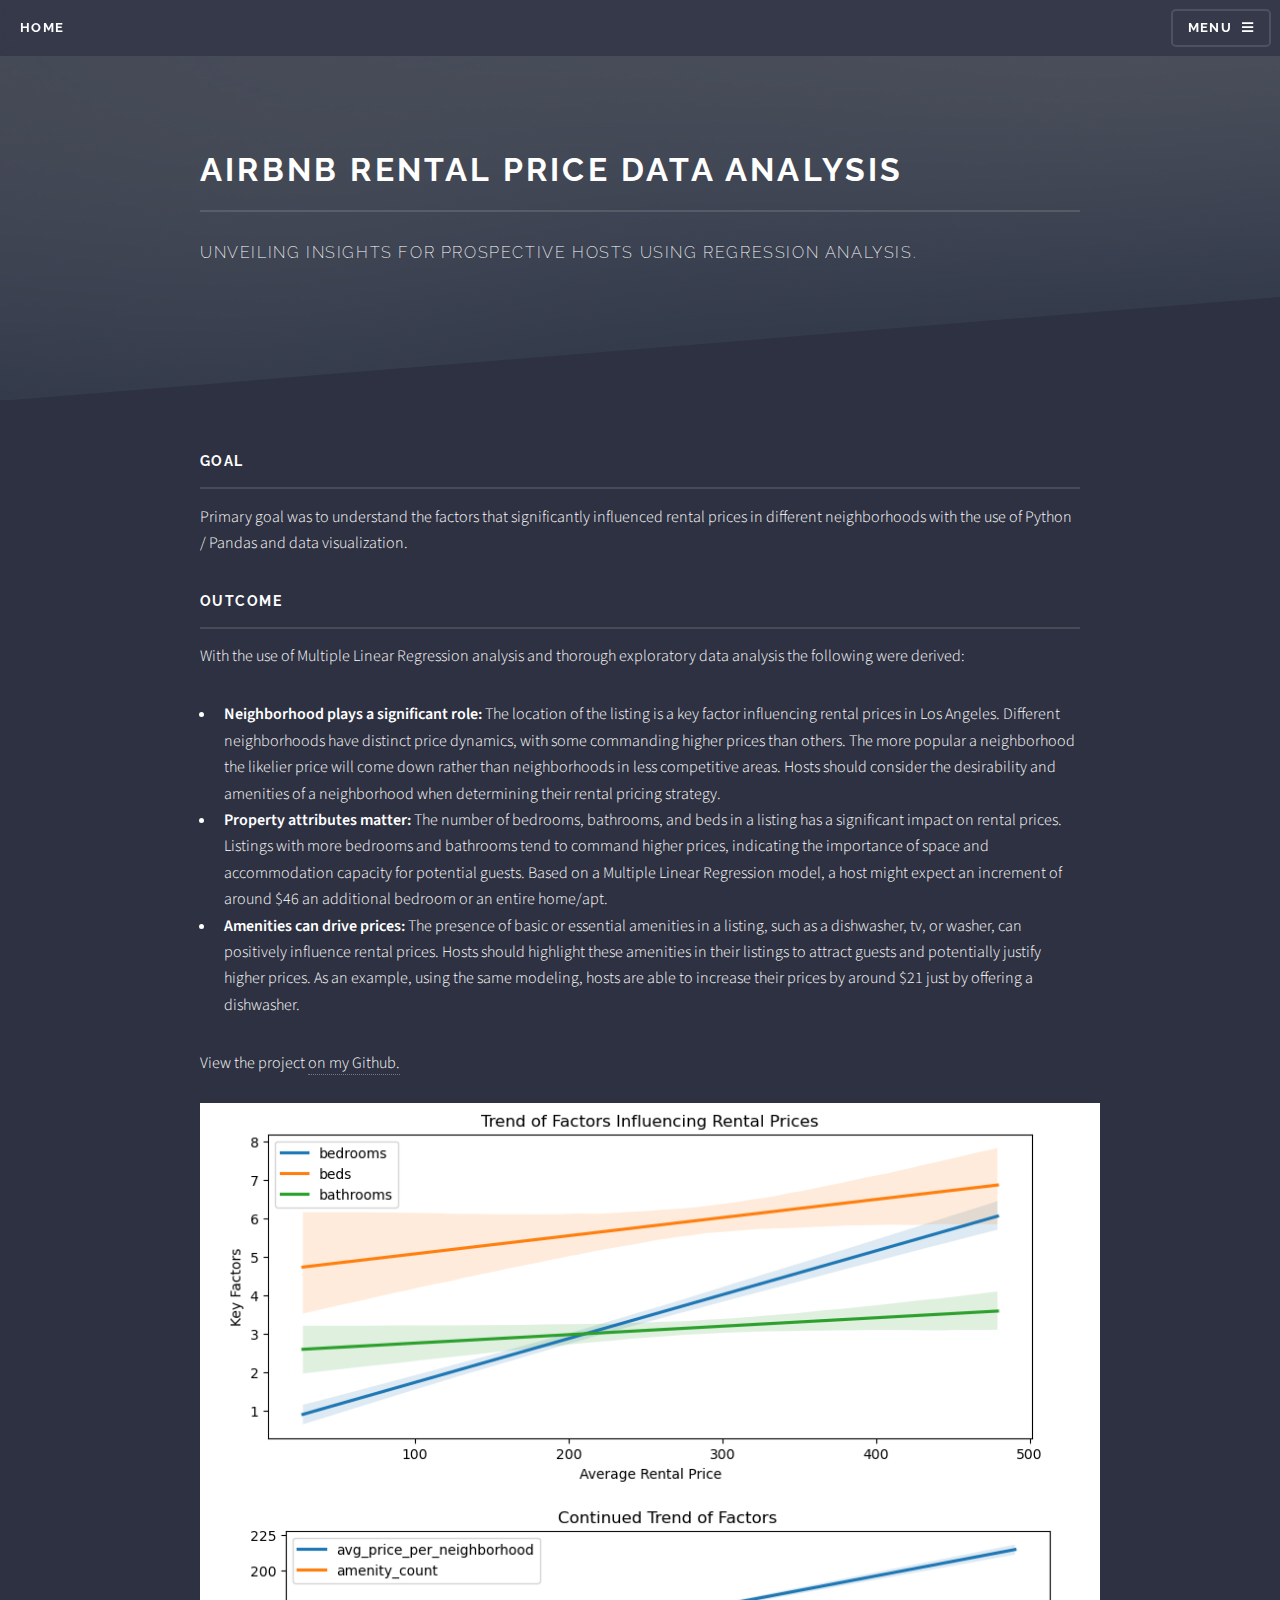
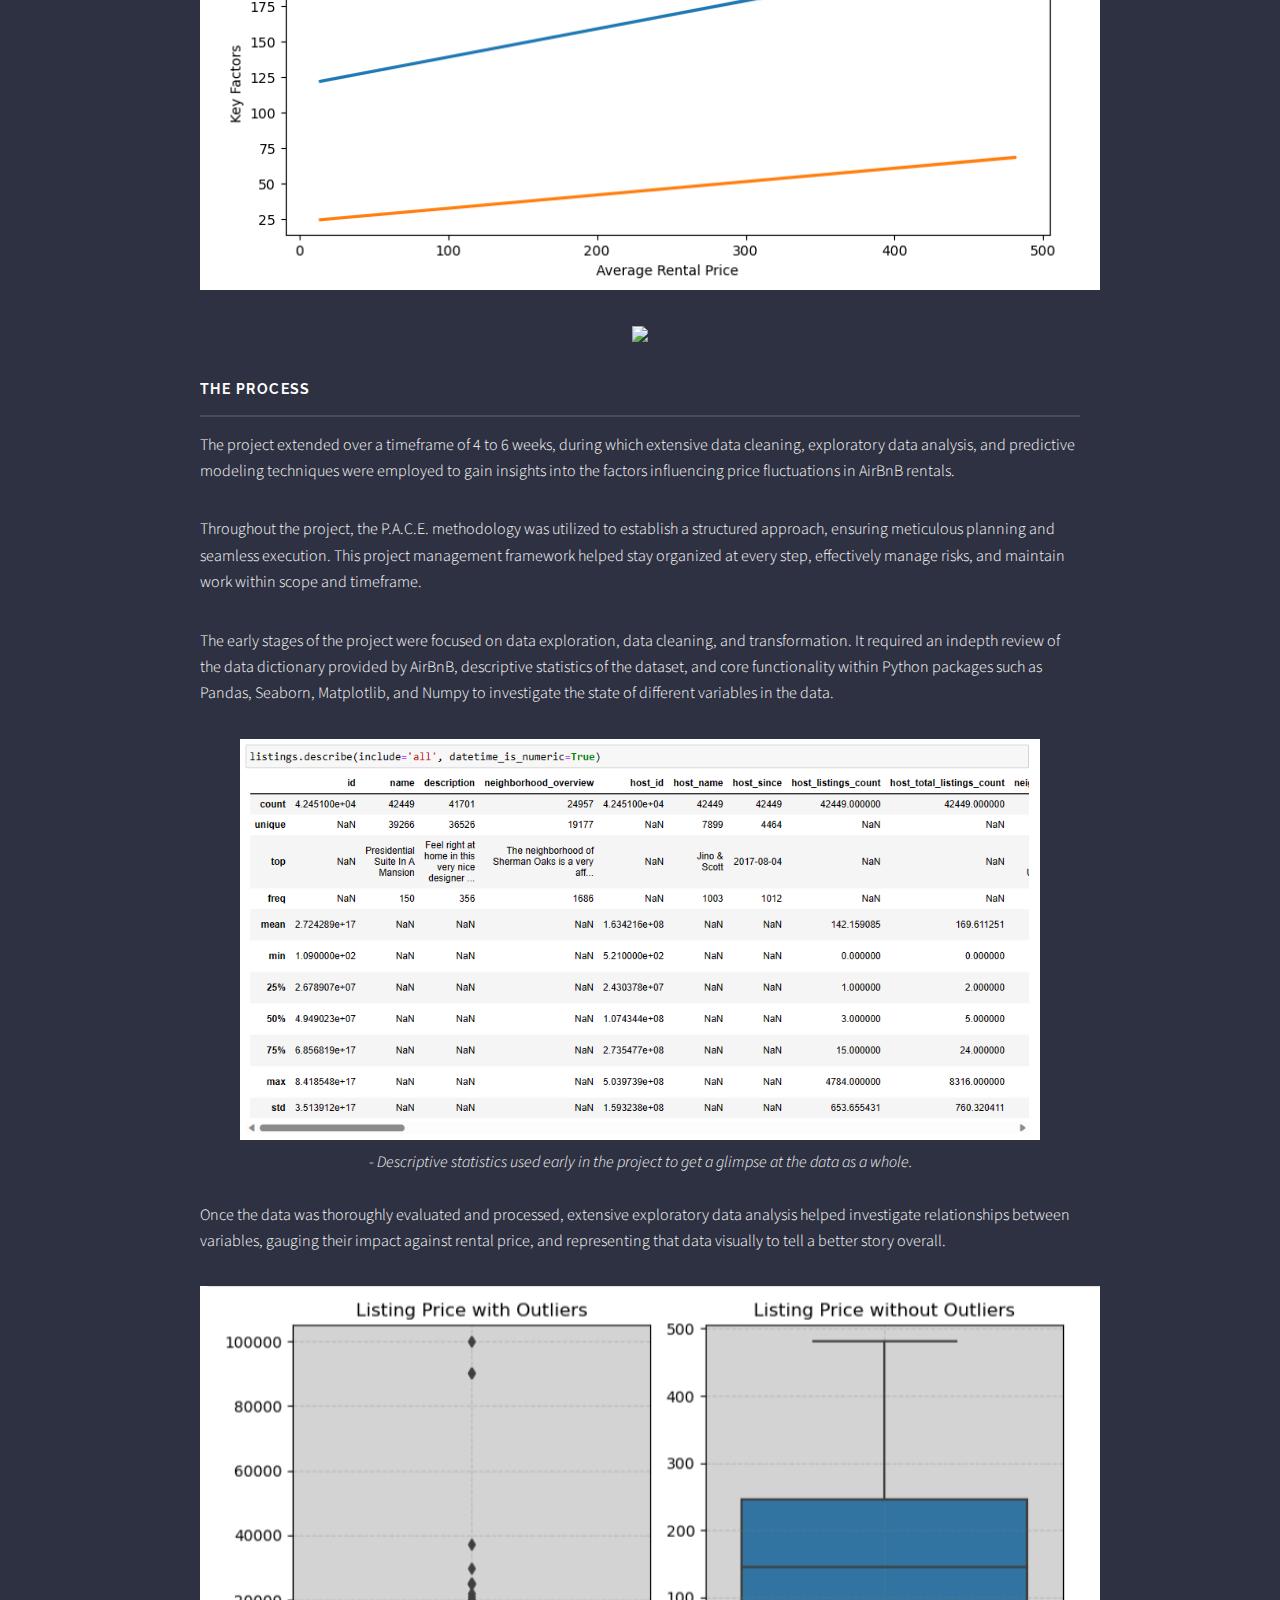
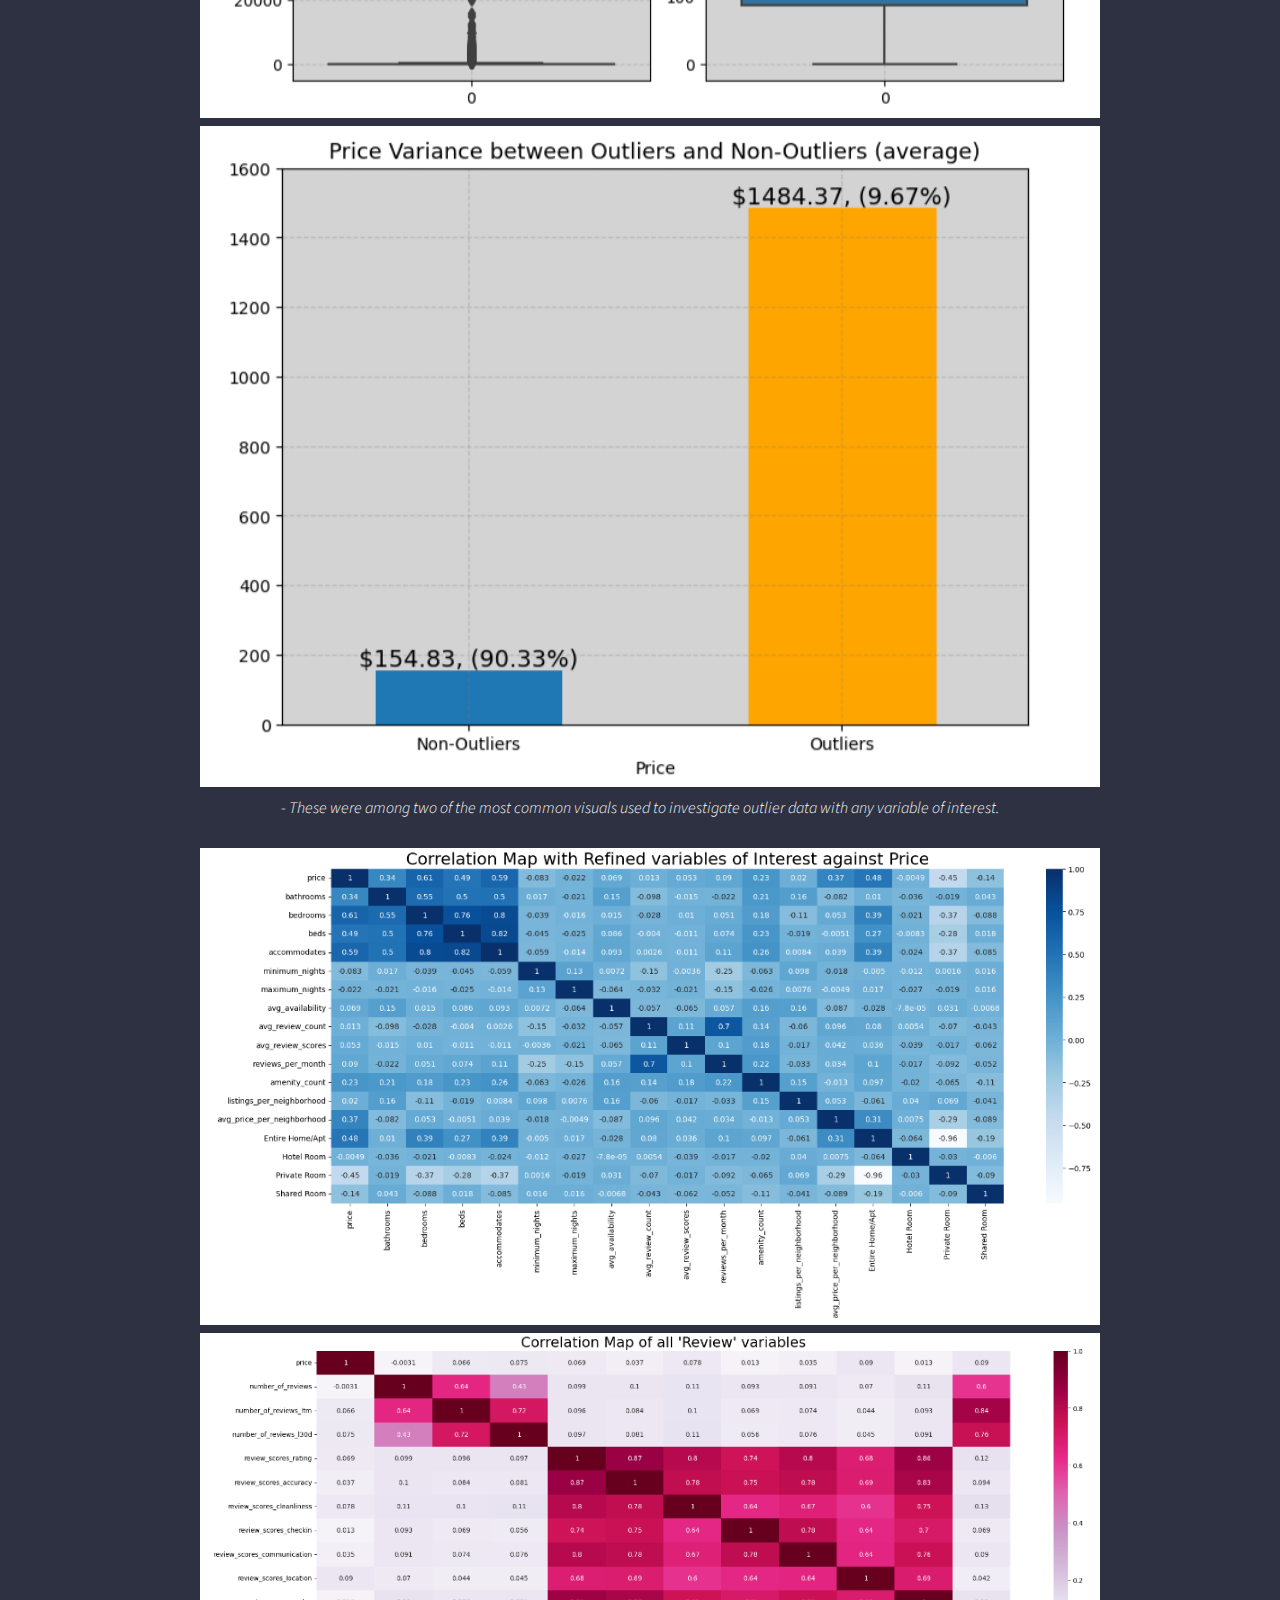
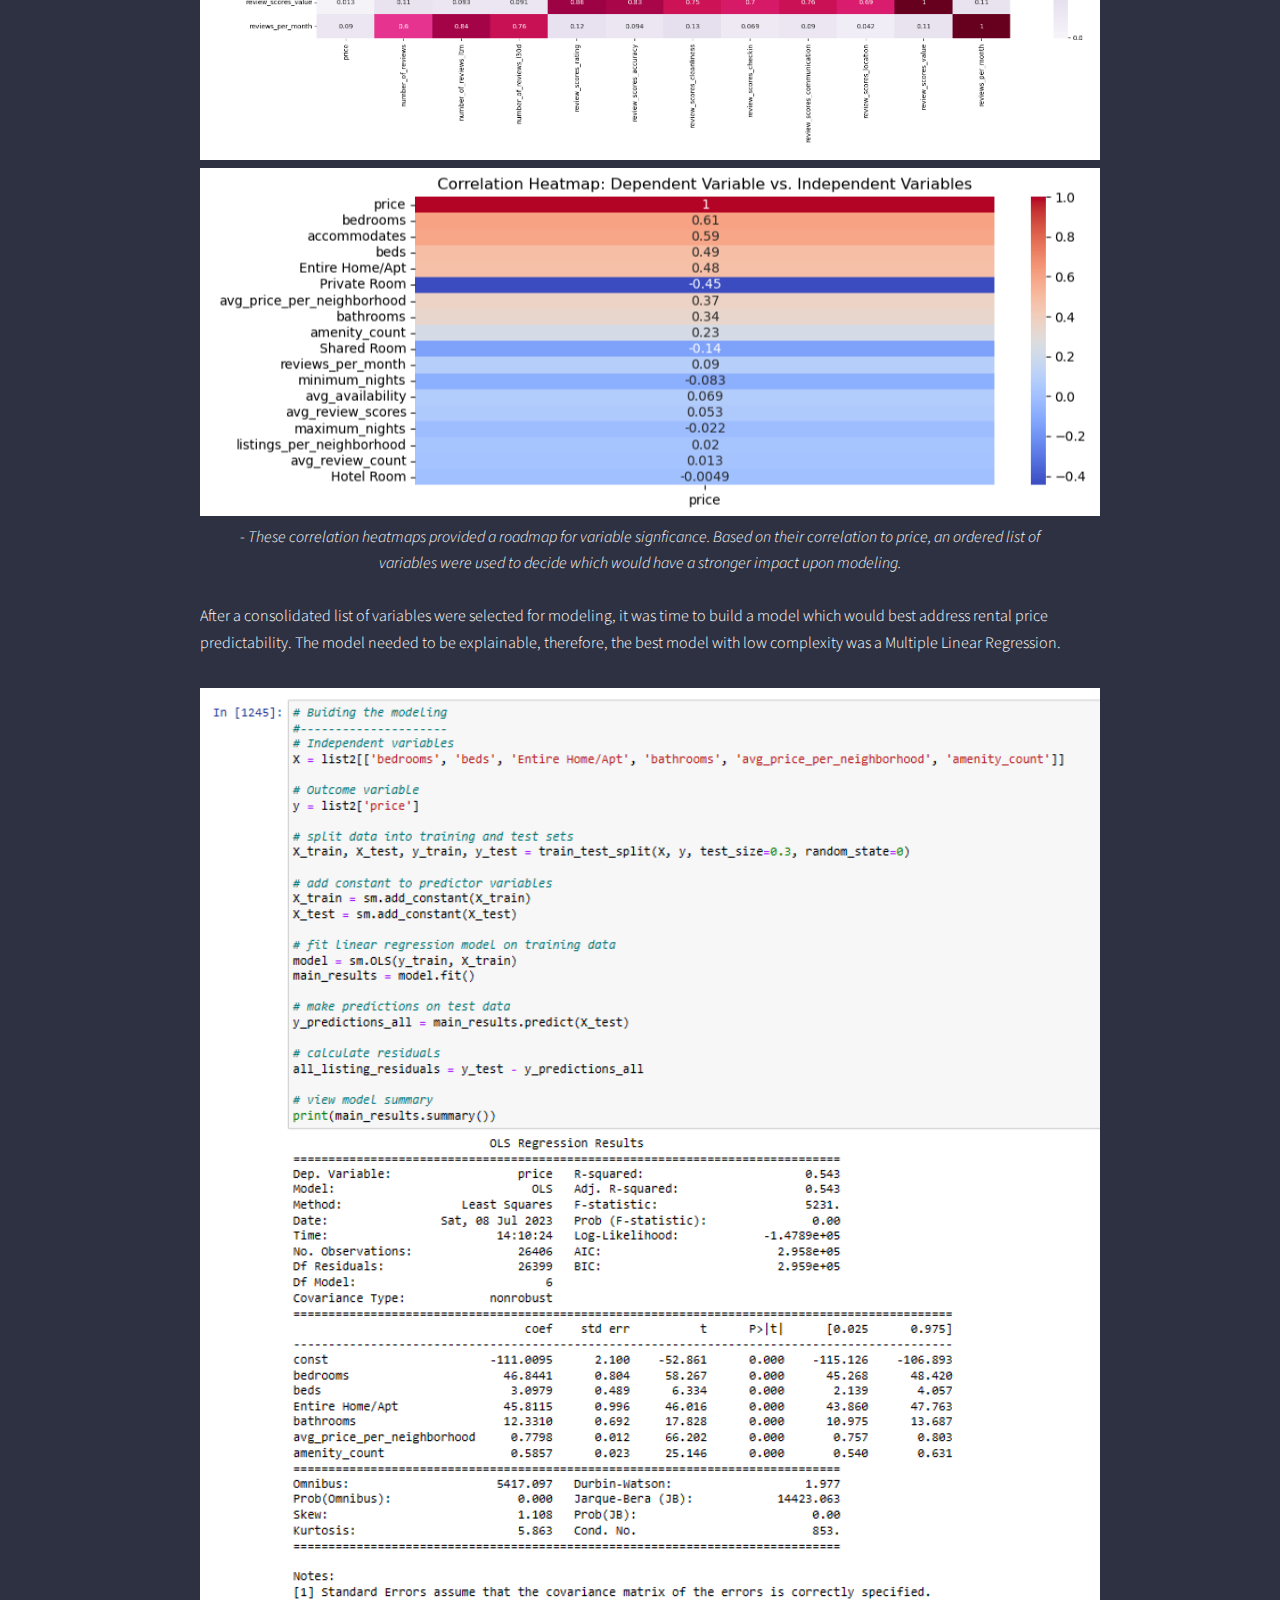
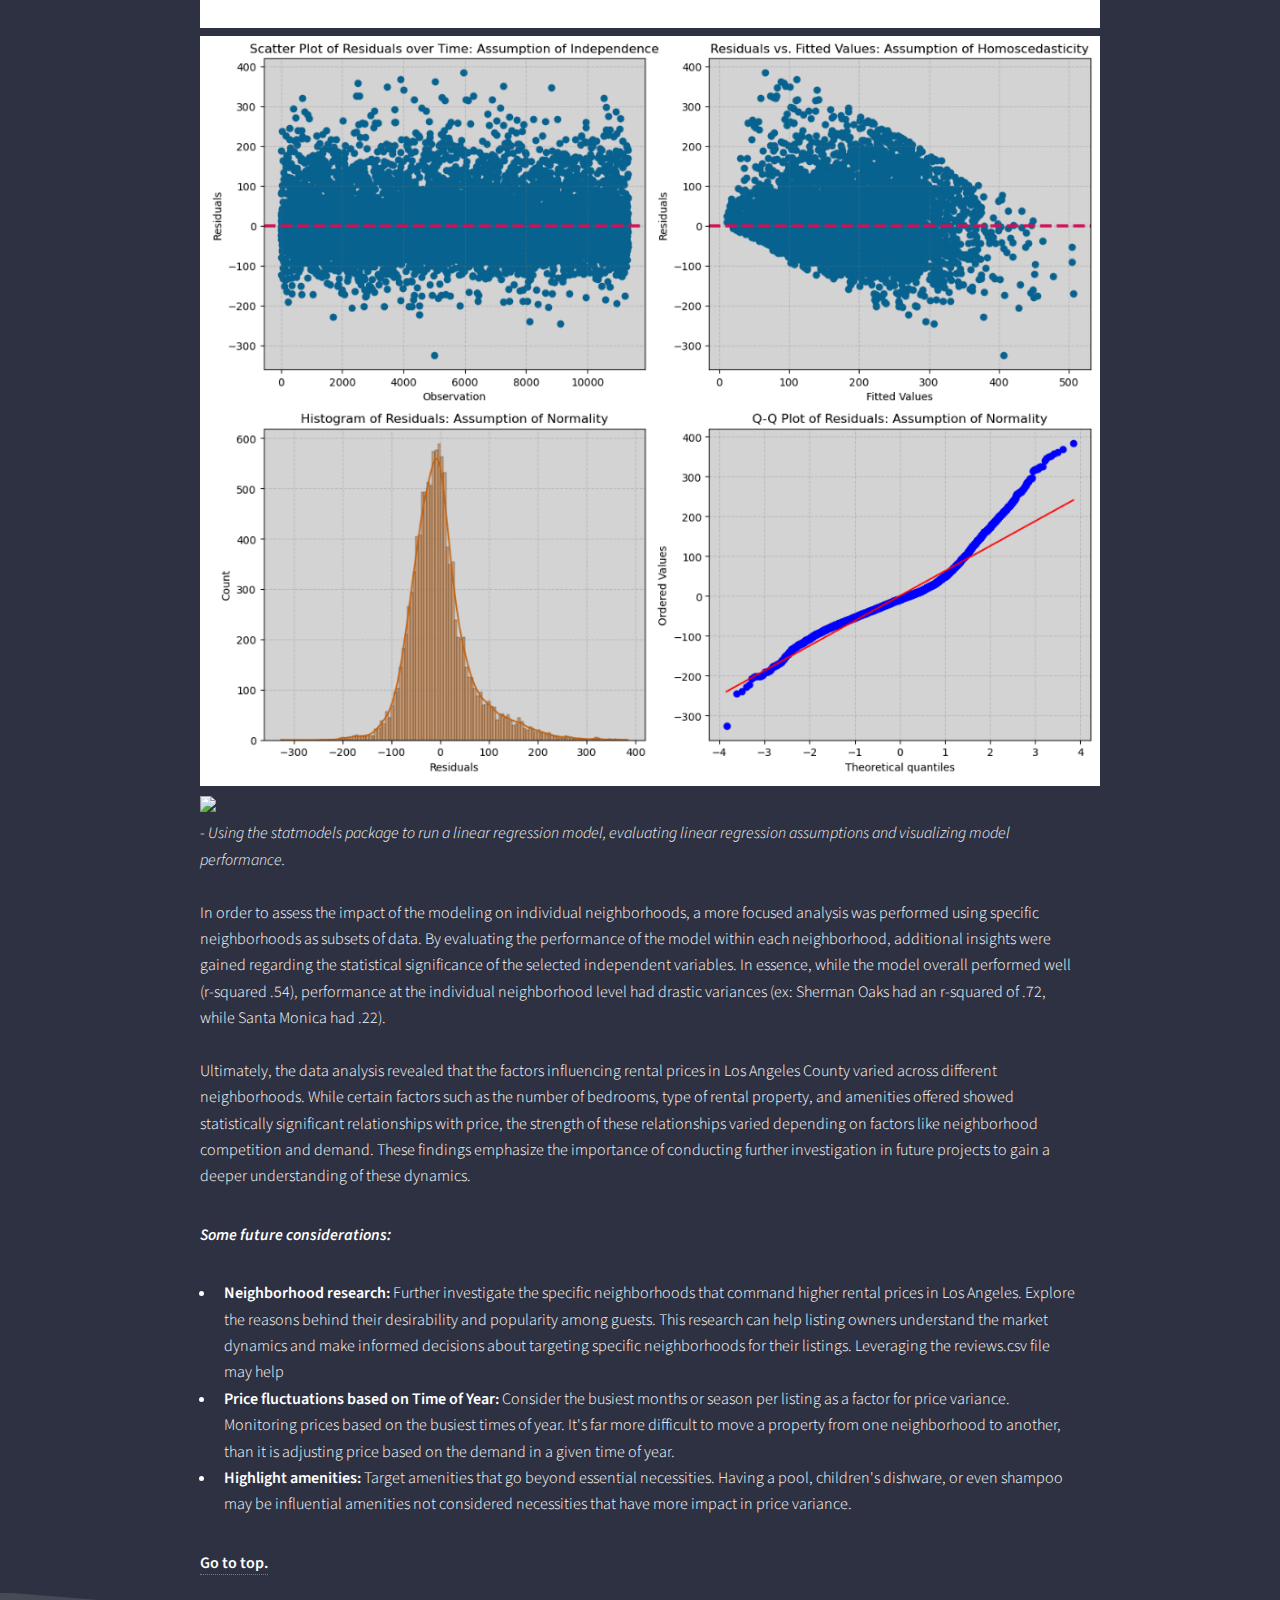
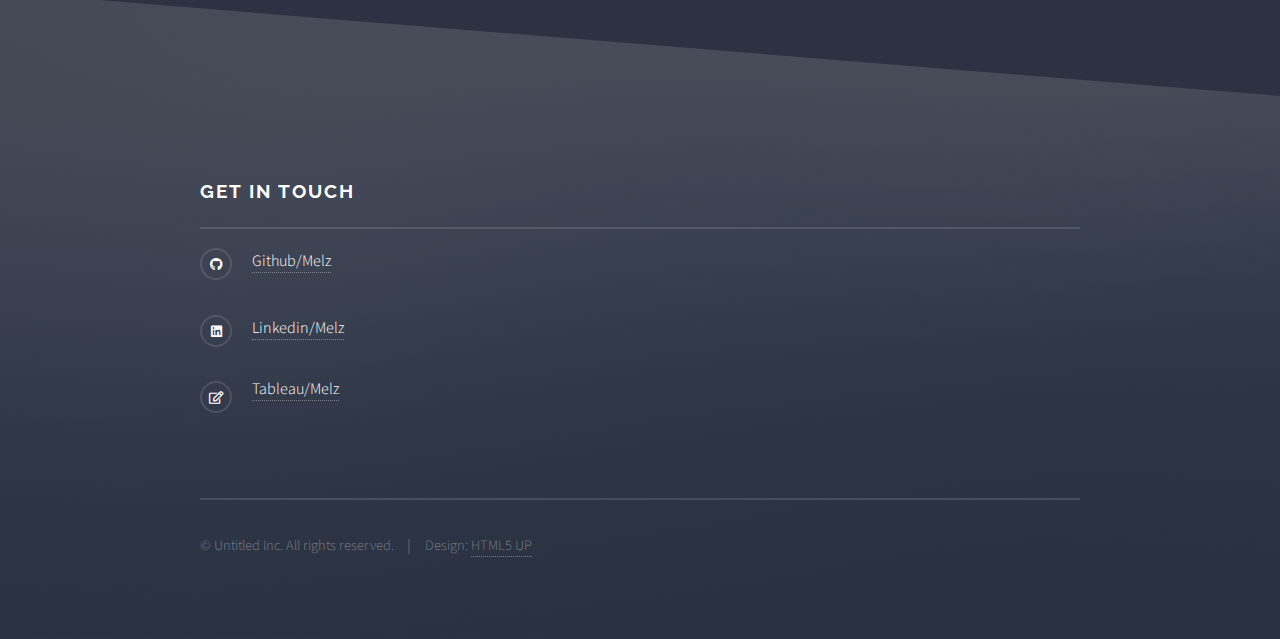
==== commit 04575416: "Update airbnb.html" ====
--- a/airbnb.html
+++ b/airbnb.html
@@ -31,9 +31,9 @@
 							<h2>Menu</h2>
 							<ul class="links">
 								<li><a href="/">Home</a></li>
-								<li><a href="airbnb.html">AirBnB Analysis</a></li>
-								<li><a href="my311.html">My311 Dashboard</a></li>
-								<li><a href="BreedDashboard.html">DogTime Dashboard</a></li>
+								<li><a href="airbnb">AirBnB Analysis</a></li>
+								<li><a href="my311">My311 Dashboard</a></li>
+								<li><a href="BreedDashboard">DogTime Dashboard</a></li>
 								<!--<li><a href="#">Log In</a></li>-->
 								<!--<li><a href="#">Sign Up</a></li>-->
 							</ul>
@@ -58,7 +58,7 @@
 										the use of Python / Pandas and data visualization.
 									</p>
 									<h3 class="major">Outcome</h3>
-									<p>With the use of Multiple Linear Regression analysis and thorough exporatory data analysis the following were derived:
+									<p>With the use of Multiple Linear Regression analysis and thorough exploratory data analysis the following were derived:
 										<ul> 
 											<li> <b>Neighborhood plays a significant role:</b> The location of the listing is a key factor influencing rental prices in Los Angeles. 
 													Different neighborhoods have distinct price dynamics, with some commanding higher prices than others. The more popular a 
@@ -187,4 +187,4 @@
 			<script src="assets/js/main.js"></script>
 
 	</body>
-</html>+</html>
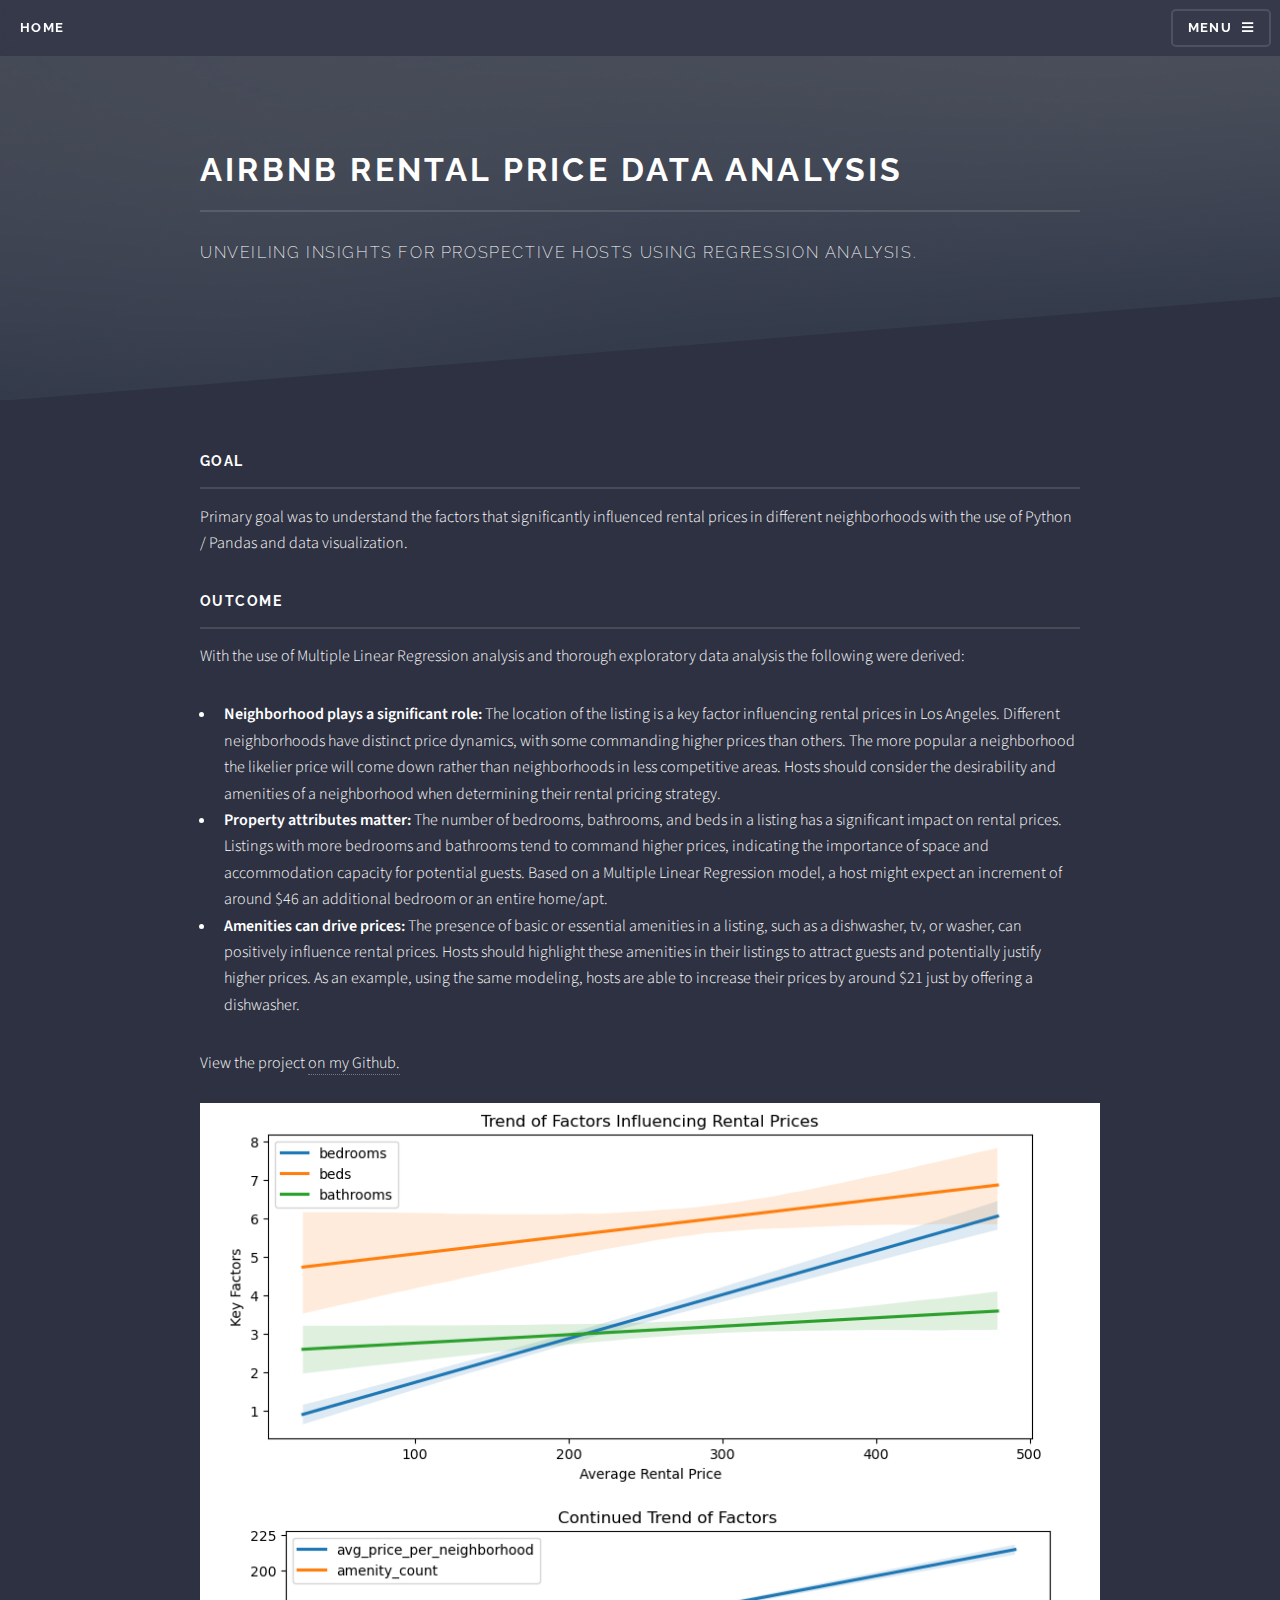
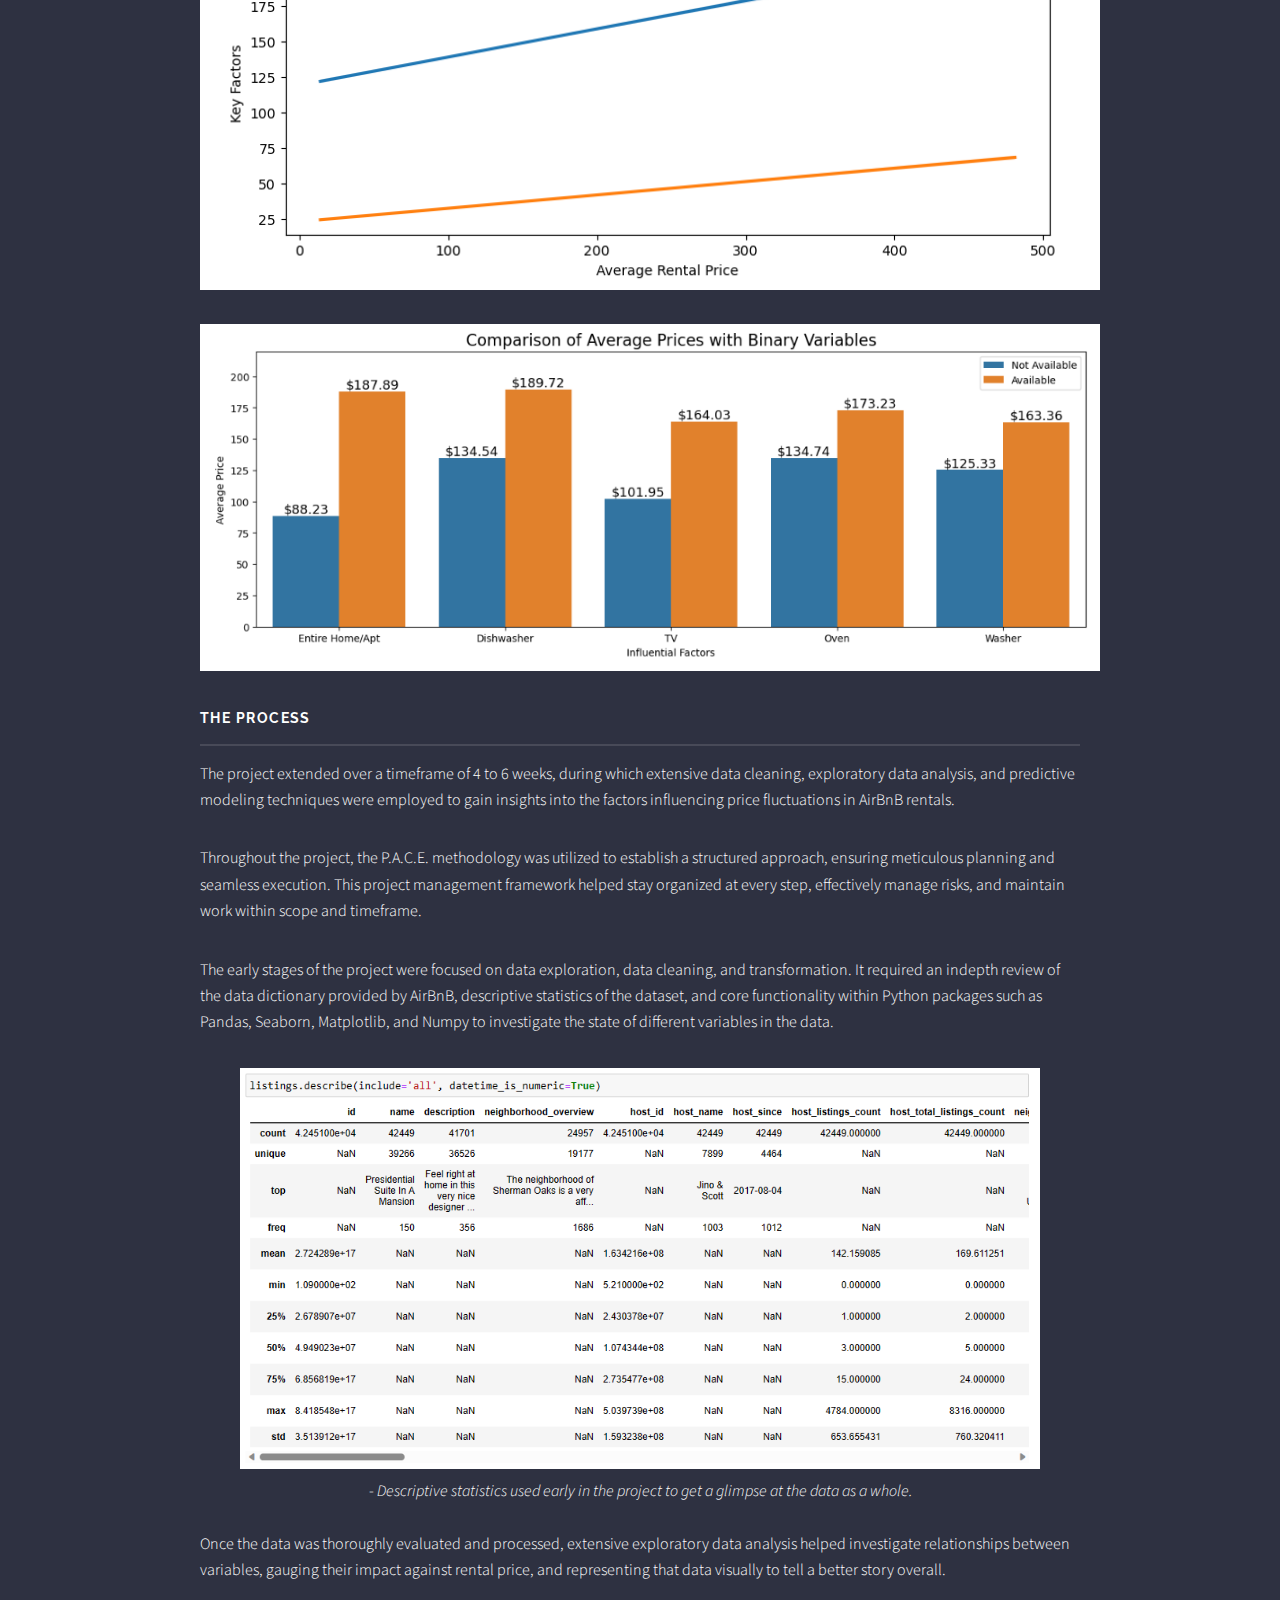
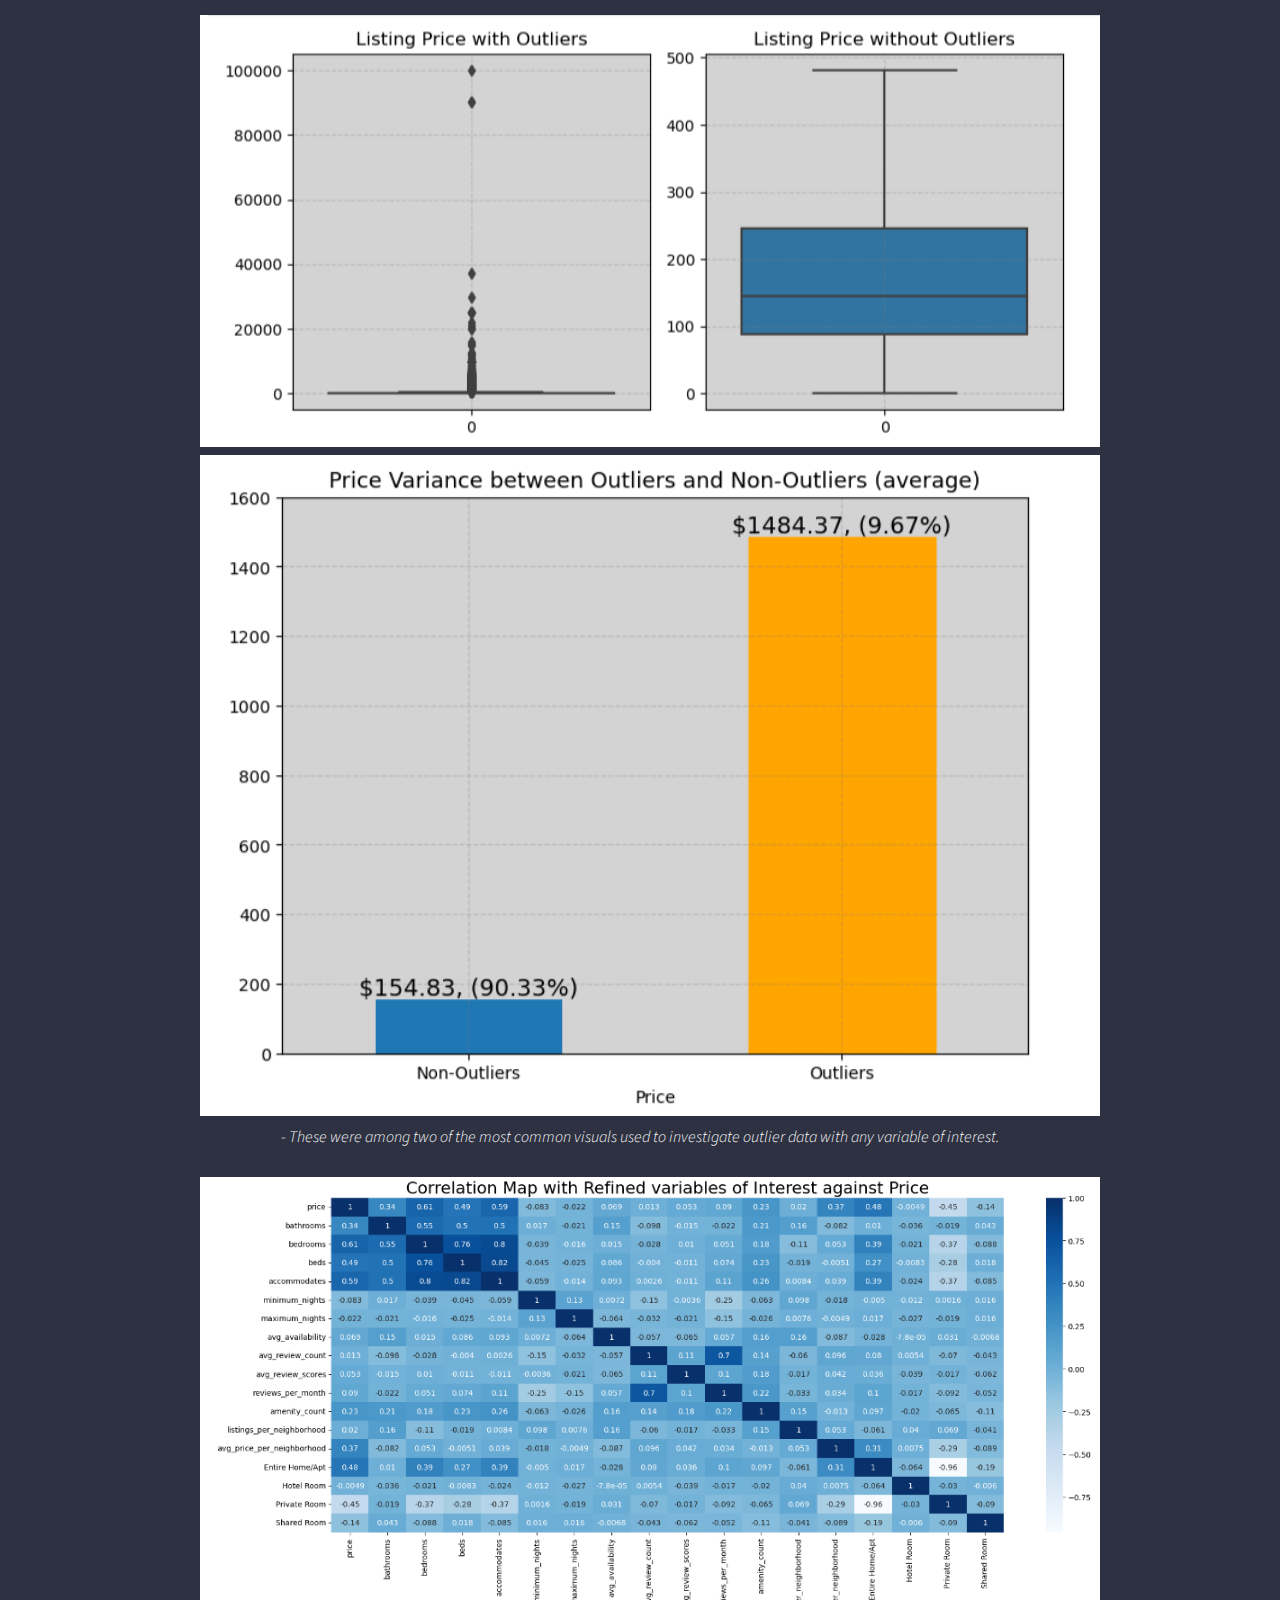
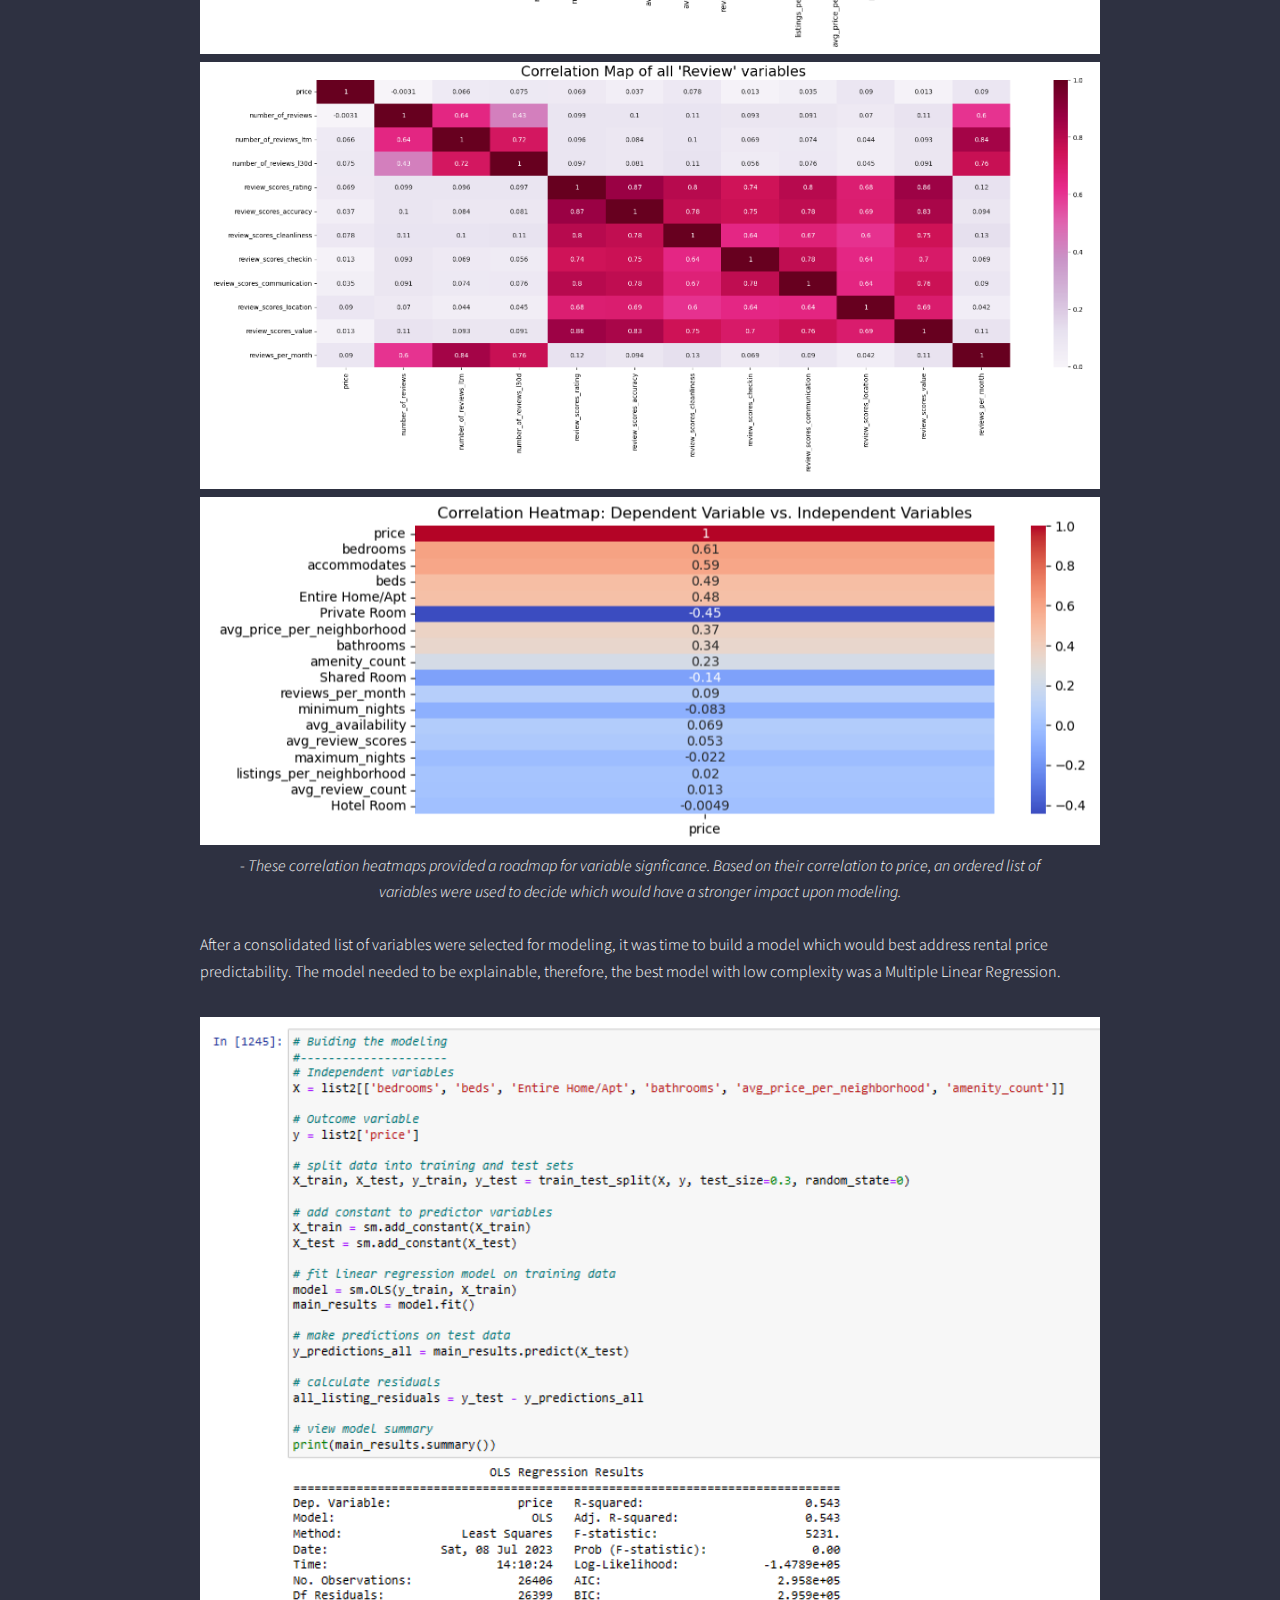
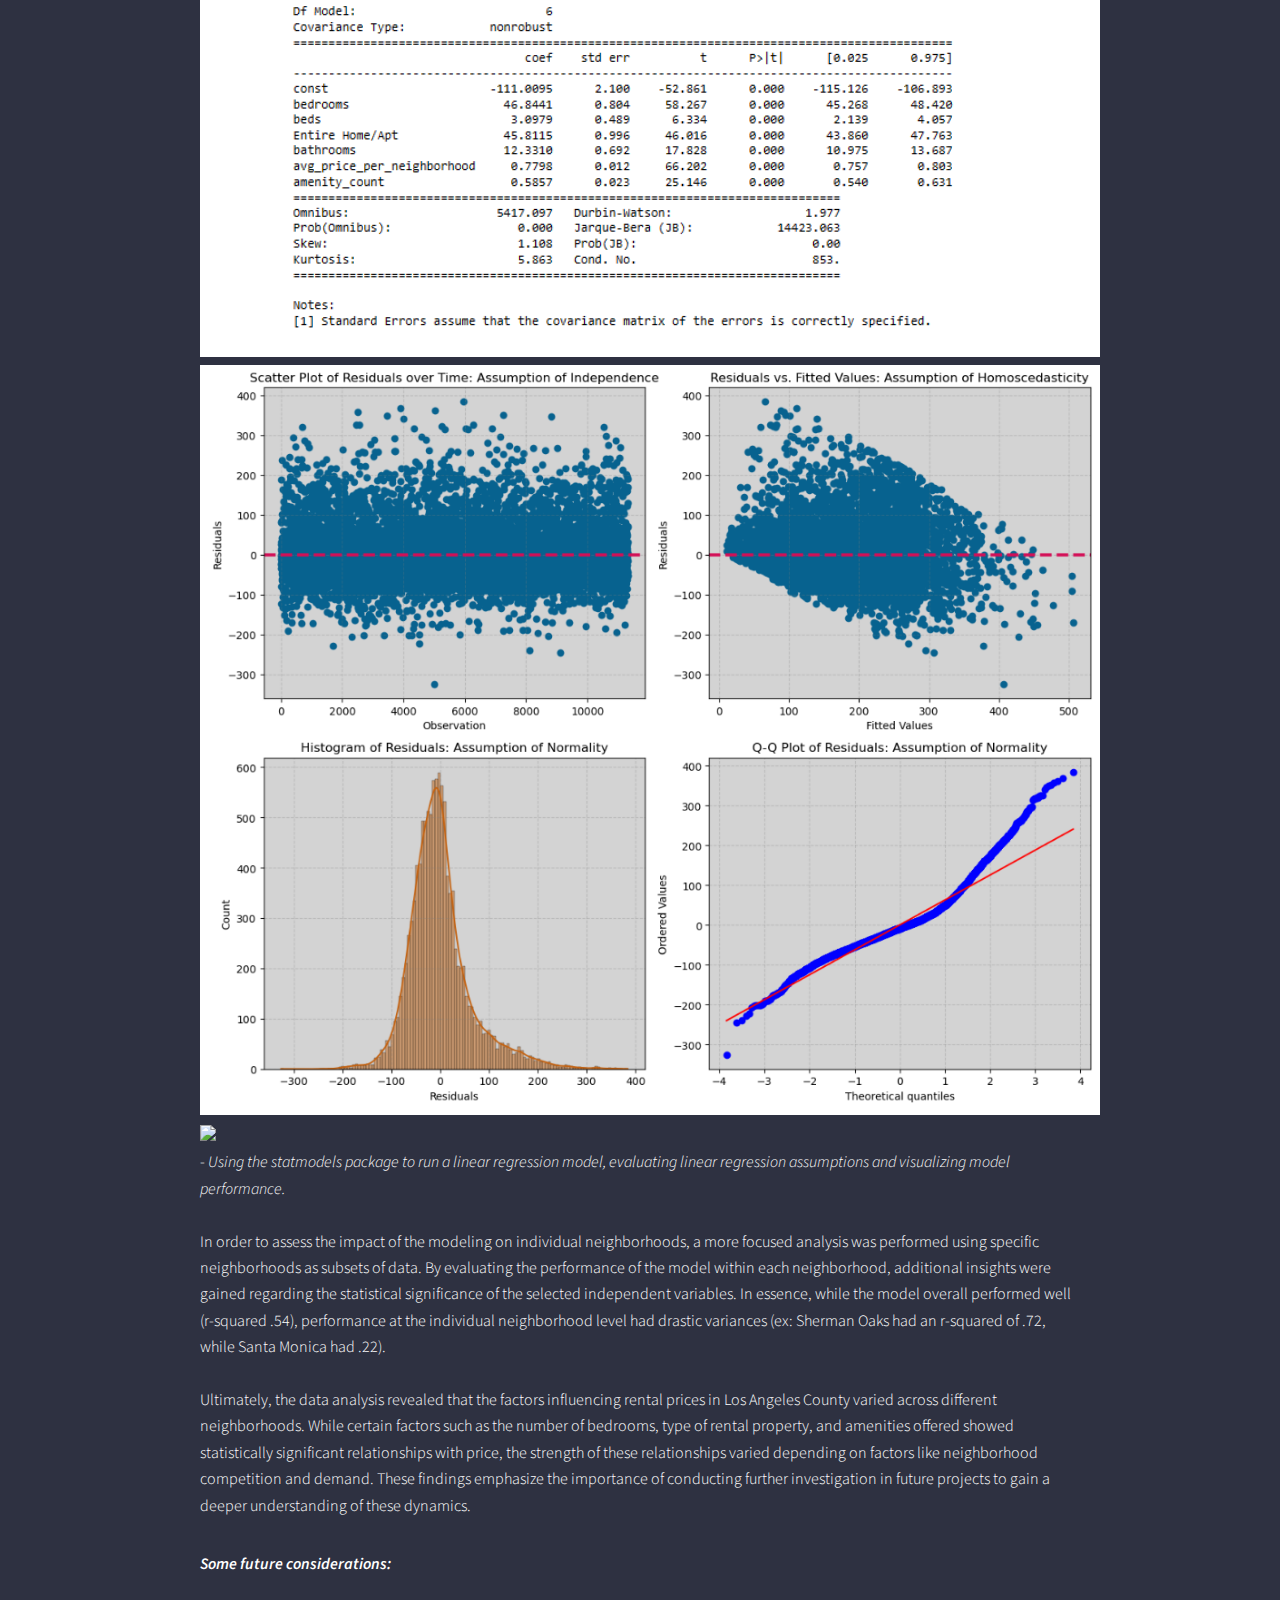
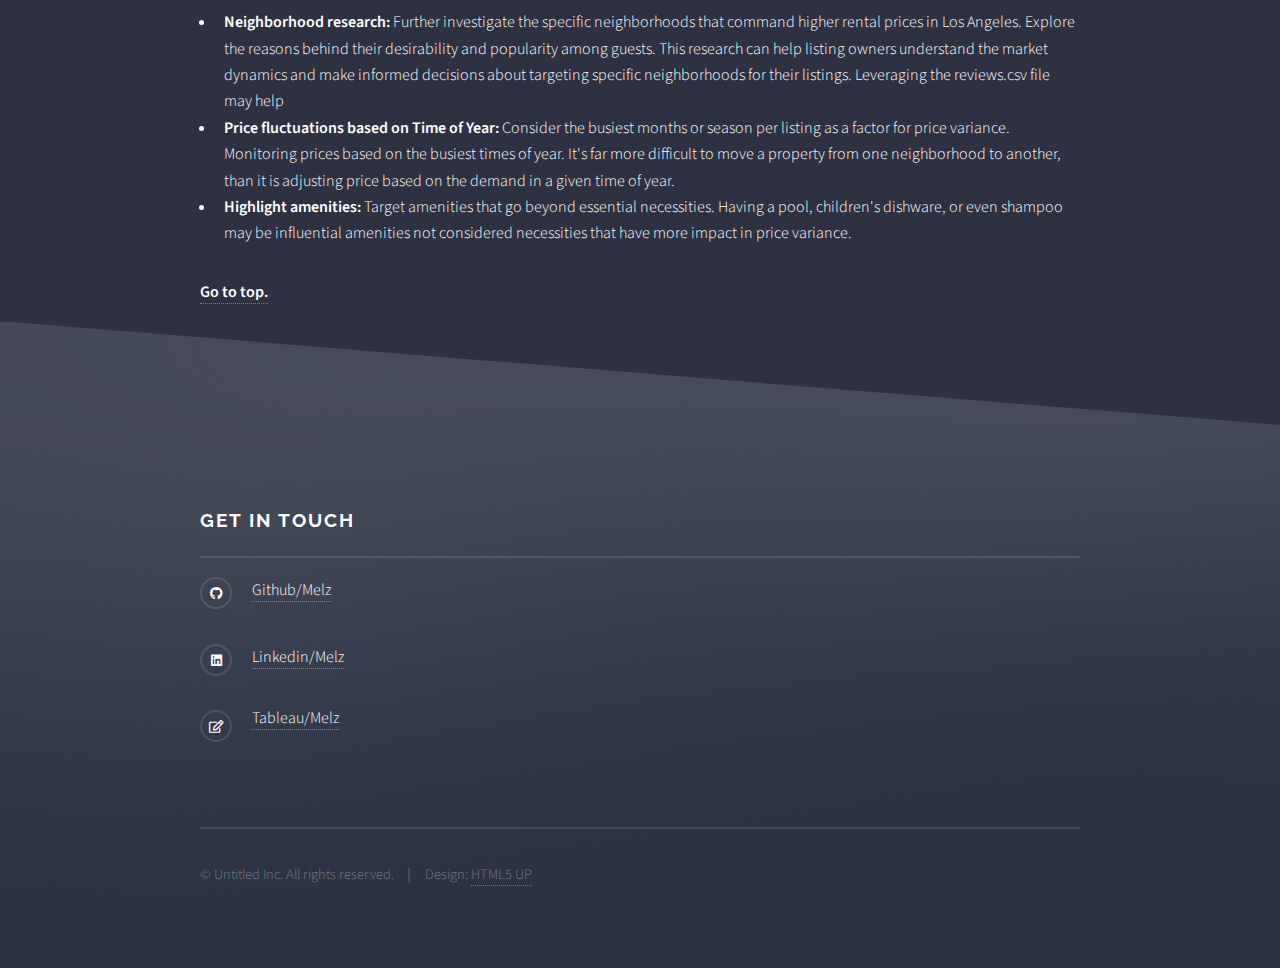
==== commit a247a355: "Update airbnb.html" ====
--- a/airbnb.html
+++ b/airbnb.html
@@ -6,7 +6,7 @@
 -->
 <html>
 	<head>
-		<title>Steam Game Based Exploratory Data Analysis</title>
+		<title>AirBnB Rental Price Data Analysis</title>
 		<meta charset="utf-8" />
 		<meta name="viewport" content="width=device-width, initial-scale=1, user-scalable=no" />
 		<link rel="stylesheet" href="assets/css/main.css" />
